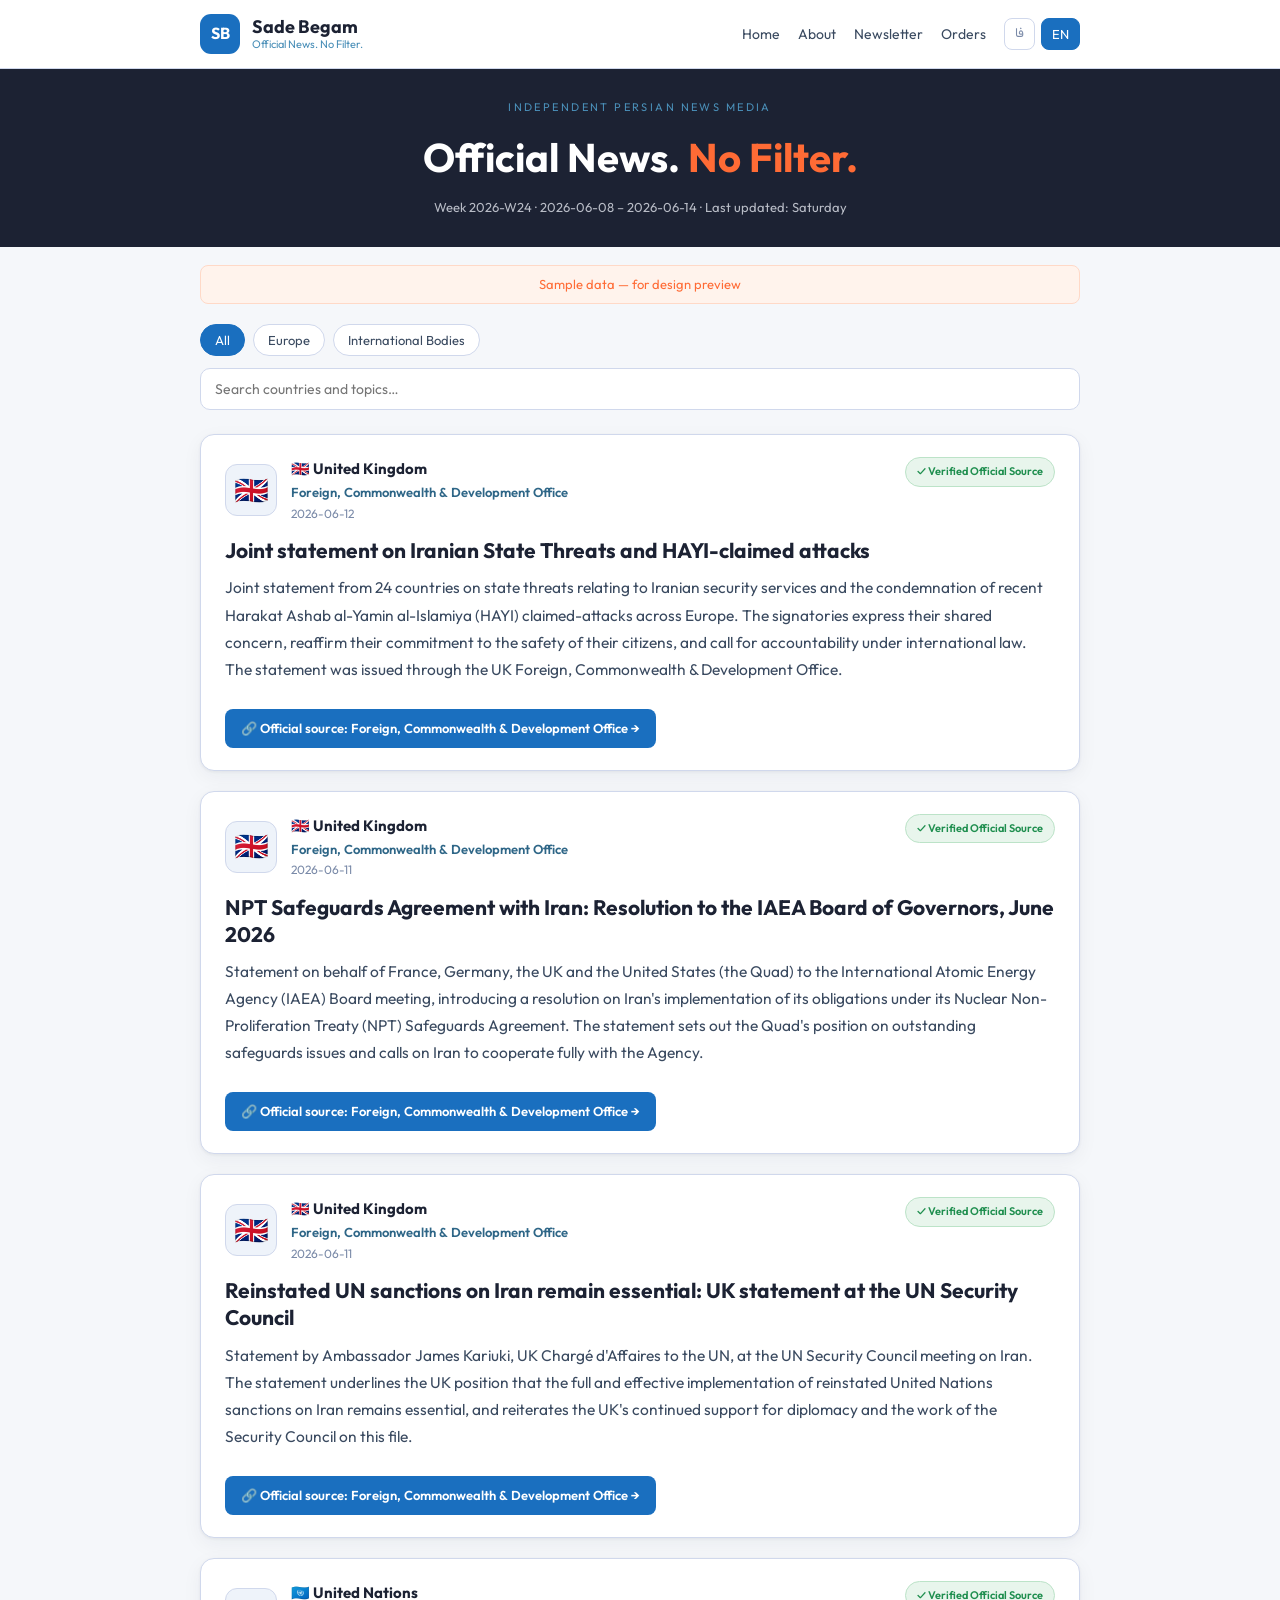
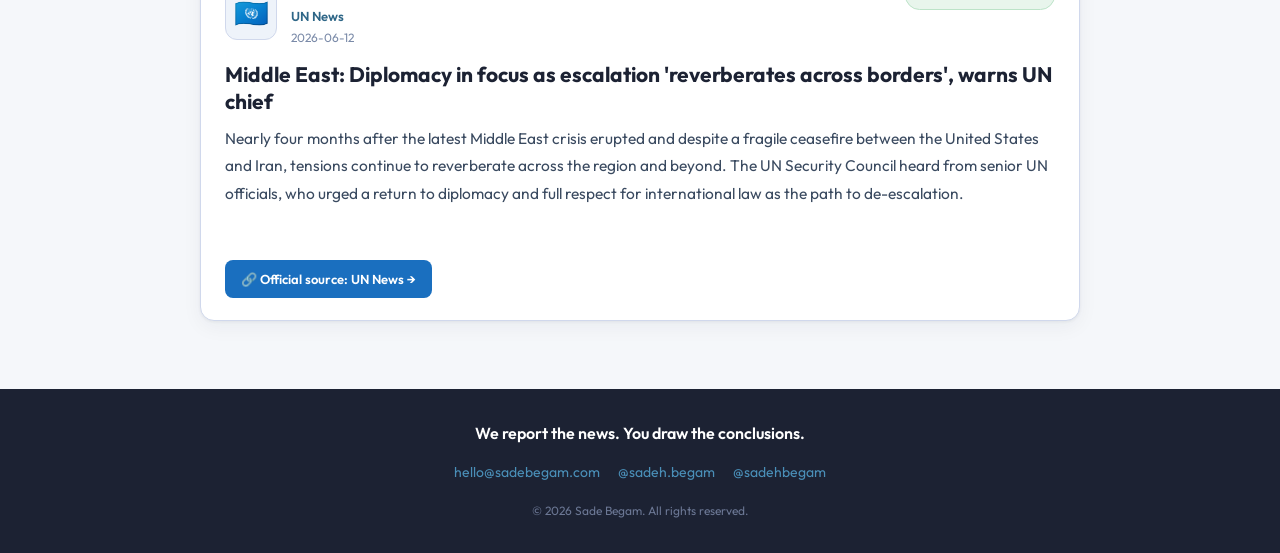
==== public/index.html @ e3beb027 "Redesign news cards; real official items; remove money; orders page - Nicer news-site card design: o" ====
<!DOCTYPE html>
<html lang="en">
<head>
  <meta charset="UTF-8" />
  <meta name="viewport" content="width=device-width, initial-scale=1.0" />
  <title>Sade Begam — Official News. No Filter.</title>
  <meta name="description" content="Independent Persian news media that aggregates official statements about Iran from around the world — no interpretation, no rumors." />
  <link rel="stylesheet" href="css/style.css" />
</head>
<body>

  <!-- Masthead -->
  <header class="masthead">
    <div class="masthead__inner">
      <a class="logo" href="index.html">
        <span class="logo__mark">SB</span>
        <span class="logo__text">
          <span class="logo__name" id="brandName">Sade Begam</span>
          <span class="logo__tag" id="tagline">Official News. No Filter.</span>
        </span>
      </a>
      <nav class="nav">
        <a class="nav__link" href="index.html" id="navHome">Home</a>
        <a class="nav__link" href="about.html" id="navAbout">About</a>
        <a class="nav__link" href="newsletter.html" id="navNewsletter">Newsletter</a>
        <a class="nav__link" href="orders.html" id="navOrders">Orders</a>
        <span class="langswitch">
          <button data-setlang="fa">فا</button>
          <button data-setlang="en">EN</button>
        </span>
      </nav>
    </div>
  </header>

  <!-- Hero -->
  <section class="hero">
    <div class="hero__kicker" id="kicker">Independent Persian News Media</div>
    <h1 class="hero__tagline">
      <span id="taglineMain">Official News.</span>
      <span class="accent" id="taglineAccent"> No Filter.</span>
    </h1>
    <div class="weekstrip" id="weekStrip"></div>
  </section>

  <div class="container">
    <div class="sample" id="sampleBadge" hidden></div>
  </div>

  <!-- Filter -->
  <section class="filterbar container">
    <div class="chips" id="regionFilter"></div>
    <input class="search" id="search" type="search" placeholder="Search…" />
  </section>

  <!-- News feed -->
  <main class="feed container" id="feed"></main>

  <!-- Footer -->
  <footer class="footer">
    <div class="footer__inner">
      <p class="footer__note" id="footerNote">We report the news. You draw the conclusions.</p>
      <div class="footer__links">
        <a href="mailto:hello@sadebegam.com">hello@sadebegam.com</a>
        <a href="https://instagram.com/sadeh.begam" target="_blank" rel="noopener noreferrer">@sadeh.begam</a>
        <a href="https://youtube.com/@sadehbegam" target="_blank" rel="noopener noreferrer">@sadehbegam</a>
      </div>
      <p class="footer__rights" id="rights">© 2026 Sade Begam. All rights reserved.</p>
    </div>
  </footer>

  <script src="js/i18n.js"></script>
  <script src="js/main.js"></script>
</body>
</html>
---- public/css/style.css ----
/* ── Sade Begam — Brand Guide styles (light/clean) ──────────────── */
@import url('https://fonts.googleapis.com/css2?family=Outfit:wght@400;600;700&family=Vazirmatn:wght@400;600;700&display=swap');

:root {
  --brand-blue: #1A6FBF;
  --brand-blue-deep: #2E6687;
  --brand-blue-soft: #4A8FB8;
  --brand-orange: #FF6B35;
  --brand-gold: #D9B247;

  --bg-page: #F5F7FA;
  --bg-card: #FFFFFF;
  --bg-dark: #1C2233;
  --text-primary: #1C2233;
  --text-body: #3A4A60;
  --text-muted: #7A8AA8;
  --border: #D0D8EC;

  --radius: 14px;
  --shadow: 0 1px 3px rgba(28, 34, 51, 0.06), 0 6px 20px rgba(28, 34, 51, 0.05);
}

* { box-sizing: border-box; margin: 0; padding: 0; }

body {
  font-family: 'Vazirmatn', 'Outfit', sans-serif;
  background: var(--bg-page);
  color: var(--text-body);
  line-height: 1.6;
}
[dir="ltr"] body { font-family: 'Outfit', 'Vazirmatn', sans-serif; }

.muted { color: var(--text-muted); }
a { color: var(--brand-blue-deep); }

.container { max-width: 920px; margin: 0 auto; padding: 0 20px; }

/* ── Header / Masthead ── */
.masthead {
  background: var(--bg-card);
  border-bottom: 1px solid var(--border);
  position: sticky; top: 0; z-index: 20;
}
.masthead__inner {
  display: flex; align-items: center; justify-content: space-between;
  gap: 16px; padding: 14px 20px; max-width: 920px; margin: 0 auto;
}
.logo { display: flex; align-items: center; gap: 12px; text-decoration: none; }
.logo__mark {
  width: 40px; height: 40px; border-radius: 11px;
  background: var(--brand-blue); color: #fff;
  display: flex; align-items: center; justify-content: center;
  font-weight: 700; font-family: 'Outfit', sans-serif; font-size: 16px;
}
.logo__text { display: flex; flex-direction: column; line-height: 1.15; }
.logo__name { color: var(--text-primary); font-weight: 700; font-size: 18px; }
.logo__tag { color: var(--brand-blue-soft); font-size: 11px; }

.nav { display: flex; align-items: center; gap: 18px; }
.nav a { color: var(--text-body); text-decoration: none; font-size: 14px; }
.nav a:hover { color: var(--brand-blue); }

.langswitch { display: flex; gap: 6px; }
.langswitch button {
  border: 1px solid var(--border); background: #fff; cursor: pointer;
  border-radius: 8px; padding: 5px 10px; font-size: 13px; color: var(--text-muted);
  font-family: inherit;
}
.langswitch button.active { color: #fff; background: var(--brand-blue); border-color: var(--brand-blue); }

/* ── Hero strip ── */
.hero {
  background: var(--bg-dark); color: #fff;
  text-align: center; padding: 30px 20px;
}
.hero__kicker {
  font-family: 'Outfit', sans-serif; letter-spacing: 0.22em;
  text-transform: uppercase; font-size: 11px; color: var(--brand-blue-soft);
}
.hero__tagline { font-size: clamp(24px, 5vw, 40px); font-weight: 700; margin: 8px 0; }
.hero__tagline .accent { color: var(--brand-orange); }
.weekstrip { color: #B8BCC6; font-size: 13px; margin-top: 6px; }

/* ── Sample badge ── */
.sample {
  background: #FFF3EC; color: var(--brand-orange);
  border: 1px solid #FFD9C7; border-radius: 8px;
  text-align: center; font-size: 13px; padding: 8px 12px;
  margin: 18px auto 0; max-width: 880px;
}

/* ── Filter bar ── */
.filterbar { padding: 20px; }
.chips { display: flex; flex-wrap: wrap; gap: 8px; margin-bottom: 12px; }
.chip {
  border: 1px solid var(--border); background: #fff; cursor: pointer;
  border-radius: 999px; padding: 7px 14px; font-size: 13px;
  color: var(--text-body); font-family: inherit;
}
.chip:hover { border-color: var(--brand-blue-soft); }
.chip.active { background: var(--brand-blue); color: #fff; border-color: var(--brand-blue); }
.search {
  width: 100%; border: 1px solid var(--border); border-radius: 10px;
  padding: 11px 14px; font-size: 14px; font-family: inherit; background: #fff;
  color: var(--text-primary);
}
.search:focus { outline: none; border-color: var(--brand-blue); }

/* ── News feed ── */
.feed { display: grid; gap: 20px; padding: 4px 20px 48px; }
.card {
  background: var(--bg-card); border: 1px solid var(--border);
  border-radius: var(--radius); box-shadow: var(--shadow);
  padding: 22px 24px; display: flex; flex-direction: column;
  transition: box-shadow 0.18s ease, transform 0.18s ease;
}
.card:hover { box-shadow: 0 4px 14px rgba(28,34,51,0.10), 0 14px 34px rgba(28,34,51,0.08); transform: translateY(-2px); }

.card__head { display: flex; align-items: center; gap: 14px; margin-bottom: 14px; }
.card__photo {
  width: 52px; height: 52px; border-radius: 12px; object-fit: cover;
  border: 1px solid var(--border); flex-shrink: 0;
}
.card__flag-badge {
  width: 52px; height: 52px; border-radius: 12px; flex-shrink: 0;
  display: flex; align-items: center; justify-content: center;
  font-size: 28px; background: #EEF3FA; border: 1px solid var(--border);
}
.card__meta { display: flex; flex-direction: column; gap: 1px; min-width: 0; }
.card__country { color: var(--text-primary); font-weight: 700; font-size: 15px; }
.card__org { color: var(--brand-blue-deep); font-weight: 600; font-size: 13px; }
.card__date { color: var(--text-muted); font-size: 12px; }
.badge {
  margin-inline-start: auto; font-size: 11px; padding: 5px 11px;
  border-radius: 999px; white-space: nowrap; font-weight: 600; align-self: flex-start;
}
.badge--official { background: #E8F5EC; color: #1E8E4E; border: 1px solid #BCE3C8; }

.card__body { flex: 1; }
.card__headline {
  color: var(--text-primary); font-size: 21px; font-weight: 700;
  line-height: 1.3; margin-bottom: 10px;
}
.card__excerpt {
  color: var(--text-body); font-size: 15.5px; line-height: 1.75;
  min-height: 7.5em; /* ~5 lines visible */
}
.card__translation {
  margin-top: 14px; padding: 14px 16px; border-radius: 10px;
  background: #F4F7FC; border: 1px solid var(--border); border-inline-start: 3px solid var(--brand-blue-soft);
}
.card__translation p { color: var(--text-body); font-size: 15px; line-height: 1.8; }
.card__headline-tr { color: var(--text-primary); font-size: 17px; font-weight: 700; margin: 4px 0 8px; }
.card__quote-label {
  display: block; font-family: 'Outfit', sans-serif; text-transform: uppercase;
  letter-spacing: 0.14em; font-size: 10px; color: var(--text-muted); margin-bottom: 4px;
}
.card__source {
  align-self: flex-start; margin-top: 18px;
  display: inline-block; background: var(--brand-blue); color: #fff;
  text-decoration: none; font-size: 13px; padding: 9px 16px; border-radius: 8px;
  font-weight: 600;
}
.card__source:hover { background: var(--brand-blue-deep); }

/* ── About page ── */
.about { margin: 28px auto; padding: 32px; }
.about__title { color: var(--text-primary); font-size: 28px; margin-bottom: 12px; }
.about__lead { font-size: 19px; color: var(--text-primary); font-weight: 600; margin-bottom: 14px; }
.about__body { font-size: 16px; margin-bottom: 22px; }
.about__subtitle { color: var(--brand-blue-deep); font-size: 17px; margin-bottom: 10px; }
.about__sources { margin: 0 0 22px; padding-inline-start: 22px; }
.about__sources li { margin-bottom: 8px; }
.about__focus {
  font-size: 18px; font-weight: 700; color: #fff; background: var(--brand-blue);
  display: inline-block; padding: 10px 18px; border-radius: 10px;
}

/* ── Forms (newsletter / request) ── */
.form-block { margin: 24px auto; padding: 28px; }
.sb-form { display: grid; gap: 14px; margin-top: 16px; }
.form-row { display: grid; grid-template-columns: 1fr 1fr; gap: 14px; }
@media (max-width: 520px) { .form-row { grid-template-columns: 1fr; } }
.field-label { display: grid; gap: 6px; font-size: 13px; color: var(--text-body); }
.sb-form .card__source { border: none; cursor: pointer; font-size: 15px; justify-self: start; }
.form-note { font-size: 12px; }
textarea.search { resize: vertical; font-family: inherit; }

/* ── Footer ── */
.footer { background: var(--bg-dark); color: #B8BCC6; margin-top: 20px; }
.footer__inner { max-width: 920px; margin: 0 auto; padding: 32px 20px; text-align: center; }
.footer__note { color: #fff; font-size: 16px; font-weight: 600; margin-bottom: 14px; }
.footer__links { display: flex; flex-wrap: wrap; gap: 18px; justify-content: center; margin-bottom: 18px; }
.footer__links a { color: var(--brand-blue-soft); text-decoration: none; font-size: 14px; }
.footer__links a:hover { color: var(--brand-orange); }
.footer__rights { font-size: 12px; color: #6b7794; }

@media (max-width: 600px) {
  .nav .nav__link { display: none; }
  .logo__tag { display: none; }
}
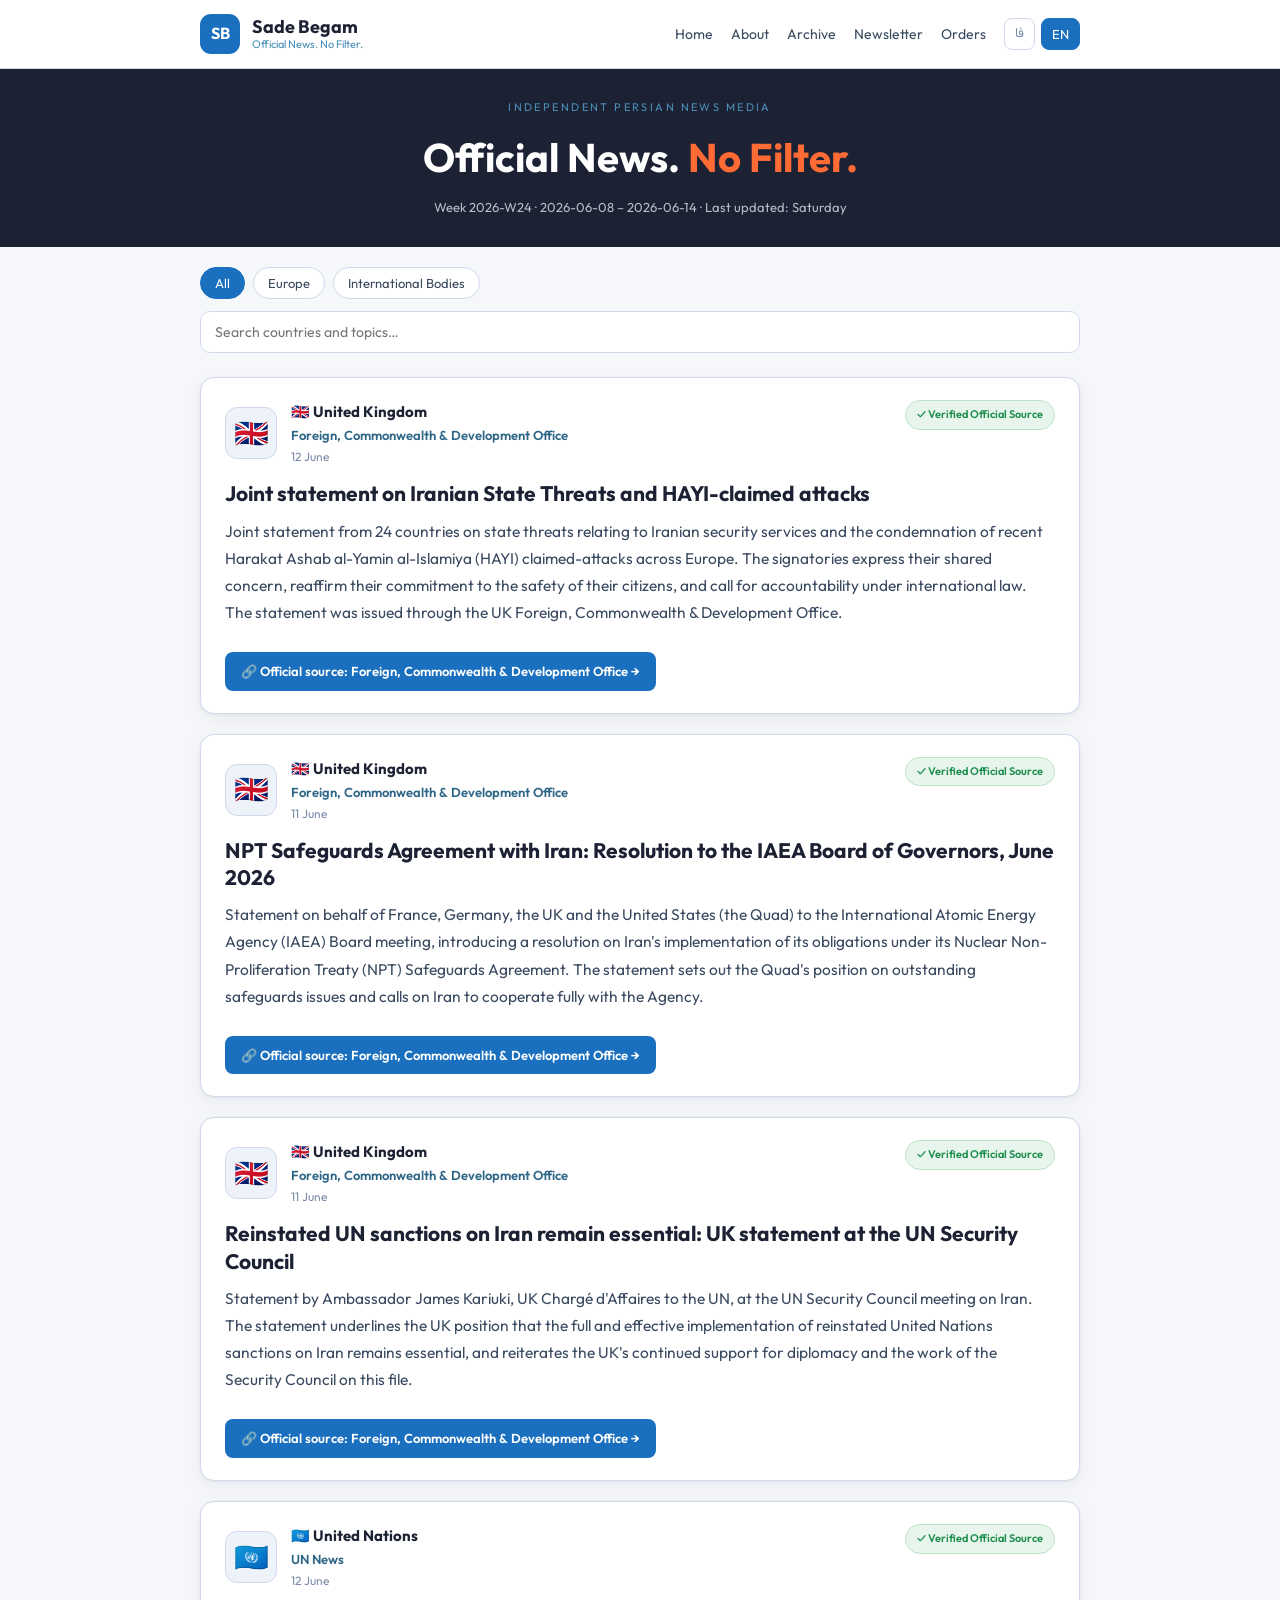
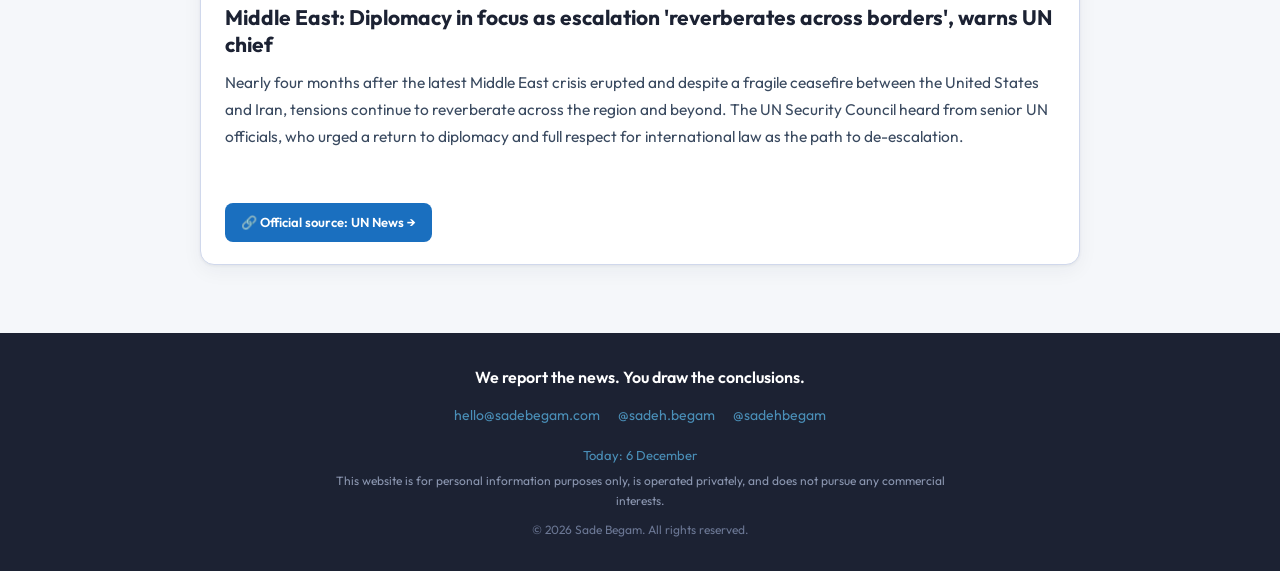
==== commit 37d6673e: "Remove 'Sample data — for design preview' badge (FA + EN) Co-Authored-By: Claude Opus 4.8 <noreply@a" ====
--- a/public/index.html
+++ b/public/index.html
@@ -22,6 +22,7 @@
       <nav class="nav">
         <a class="nav__link" href="index.html" id="navHome">Home</a>
         <a class="nav__link" href="about.html" id="navAbout">About</a>
+        <a class="nav__link" href="archive.html" id="navArchive">Archive</a>
         <a class="nav__link" href="newsletter.html" id="navNewsletter">Newsletter</a>
         <a class="nav__link" href="orders.html" id="navOrders">Orders</a>
         <span class="langswitch">
@@ -42,10 +43,6 @@
     <div class="weekstrip" id="weekStrip"></div>
   </section>
 
-  <div class="container">
-    <div class="sample" id="sampleBadge" hidden></div>
-  </div>
-
   <!-- Filter -->
   <section class="filterbar container">
     <div class="chips" id="regionFilter"></div>
@@ -64,6 +61,8 @@
         <a href="https://instagram.com/sadeh.begam" target="_blank" rel="noopener noreferrer">@sadeh.begam</a>
         <a href="https://youtube.com/@sadehbegam" target="_blank" rel="noopener noreferrer">@sadehbegam</a>
       </div>
+      <p class="footer__today" id="todayDate"></p>
+      <p class="footer__legal" id="nonProfitFooter"></p>
       <p class="footer__rights" id="rights">© 2026 Sade Begam. All rights reserved.</p>
     </div>
   </footer>
--- a/public/css/style.css
+++ b/public/css/style.css
@@ -81,14 +81,6 @@
 .hero__tagline .accent { color: var(--brand-orange); }
 .weekstrip { color: #B8BCC6; font-size: 13px; margin-top: 6px; }
 
-/* ── Sample badge ── */
-.sample {
-  background: #FFF3EC; color: var(--brand-orange);
-  border: 1px solid #FFD9C7; border-radius: 8px;
-  text-align: center; font-size: 13px; padding: 8px 12px;
-  margin: 18px auto 0; max-width: 880px;
-}
-
 /* ── Filter bar ── */
 .filterbar { padding: 20px; }
 .chips { display: flex; flex-wrap: wrap; gap: 8px; margin-bottom: 12px; }
@@ -150,6 +142,9 @@
   background: #F4F7FC; border: 1px solid var(--border); border-inline-start: 3px solid var(--brand-blue-soft);
 }
 .card__translation p { color: var(--text-body); font-size: 15px; line-height: 1.8; }
+.card__translation p:not(.card__disclaimer) { min-height: 7.5em; /* ~5 lines, mirrors the original */ }
+.card__disclaimer { margin-top: 10px; }
+.card__disclaimer small { color: var(--text-muted); font-size: 11px; line-height: 1.5; }
 .card__headline-tr { color: var(--text-primary); font-size: 17px; font-weight: 700; margin: 4px 0 8px; }
 .card__quote-label {
   display: block; font-family: 'Outfit', sans-serif; text-transform: uppercase;
@@ -193,7 +188,45 @@
 .footer__links { display: flex; flex-wrap: wrap; gap: 18px; justify-content: center; margin-bottom: 18px; }
 .footer__links a { color: var(--brand-blue-soft); text-decoration: none; font-size: 14px; }
 .footer__links a:hover { color: var(--brand-orange); }
+.footer__today { font-size: 13px; color: var(--brand-blue-soft); margin-bottom: 6px; }
+.footer__legal { font-size: 12px; color: #8b96b0; max-width: 640px; margin: 0 auto 10px; line-height: 1.6; }
 .footer__rights { font-size: 12px; color: #6b7794; }
+
+/* ── Newsletter confirmation step ── */
+.confirm-panel {
+  margin-top: 16px; padding: 22px; border-radius: var(--radius);
+  background: #EEF3FA; border: 1px solid var(--border);
+  border-inline-start: 4px solid var(--brand-blue);
+}
+.confirm-panel .about__subtitle { margin-bottom: 8px; }
+.confirm-panel .card__source { border: none; cursor: pointer; margin-top: 14px; }
+
+/* ── Archive page ── */
+.archive-controls {
+  display: flex; flex-wrap: wrap; align-items: center; gap: 10px;
+  margin: 18px 0 8px;
+}
+.archive-controls .label { font-size: 13px; color: var(--text-muted); }
+.archive-groups { display: flex; flex-direction: column; gap: 26px; padding-bottom: 40px; }
+.arc-group__title {
+  font-size: 18px; font-weight: 700; color: var(--text-primary);
+  padding-bottom: 8px; border-bottom: 2px solid var(--brand-orange); margin-bottom: 14px;
+  display: flex; align-items: baseline; gap: 10px;
+}
+.arc-group__count { font-size: 12px; font-weight: 600; color: var(--brand-blue-soft); }
+.arc-list { display: grid; gap: 12px; }
+.arc-item {
+  display: flex; align-items: flex-start; gap: 12px;
+  background: var(--bg-card); border: 1px solid var(--border);
+  border-radius: 12px; padding: 14px 16px; text-decoration: none;
+  transition: box-shadow 0.15s ease, transform 0.15s ease;
+}
+.arc-item:hover { box-shadow: var(--shadow); transform: translateY(-1px); }
+.arc-item__flag { font-size: 24px; flex-shrink: 0; line-height: 1.2; }
+.arc-item__body { min-width: 0; }
+.arc-item__date { font-size: 12px; color: var(--brand-blue-soft); margin-bottom: 2px; }
+.arc-item__headline { font-size: 15.5px; font-weight: 600; color: var(--text-primary); line-height: 1.45; }
+.arc-item__country { font-size: 12px; color: var(--text-muted); margin-top: 3px; }
 
 @media (max-width: 600px) {
   .nav .nav__link { display: none; }
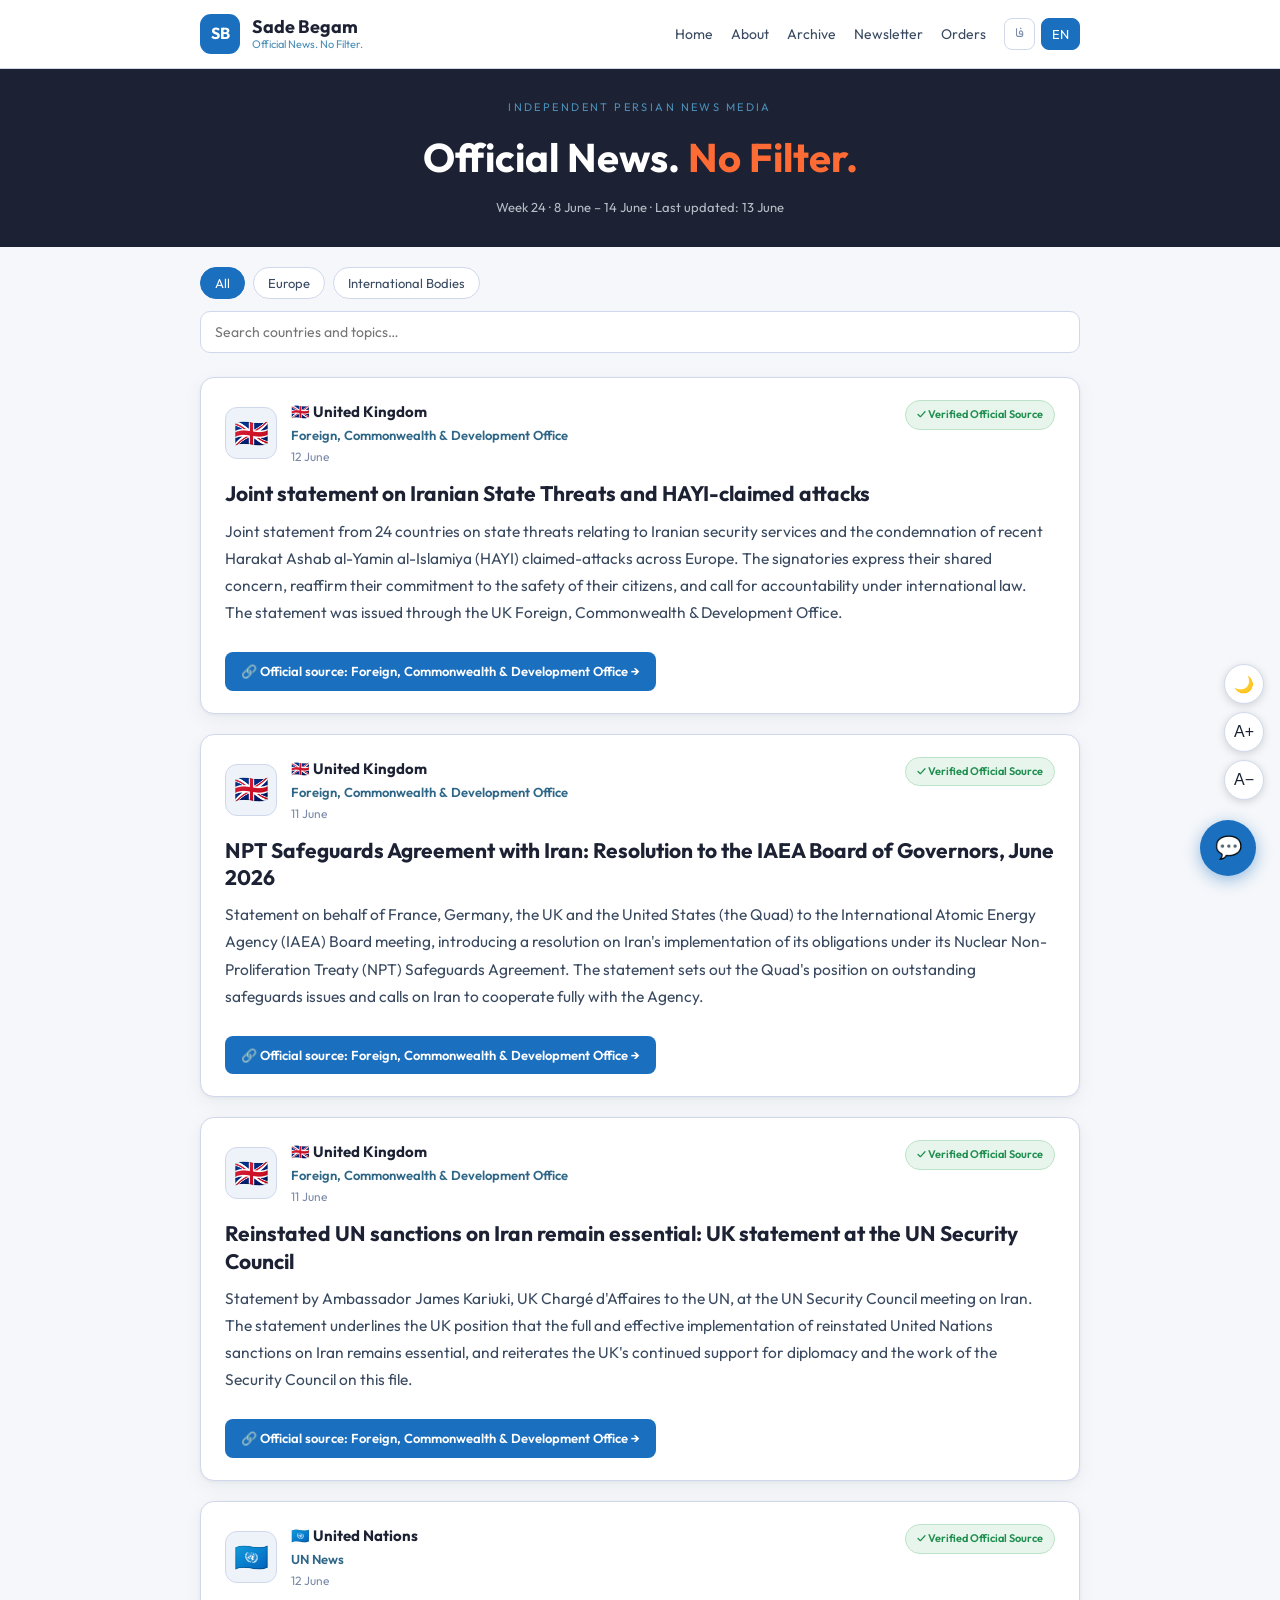
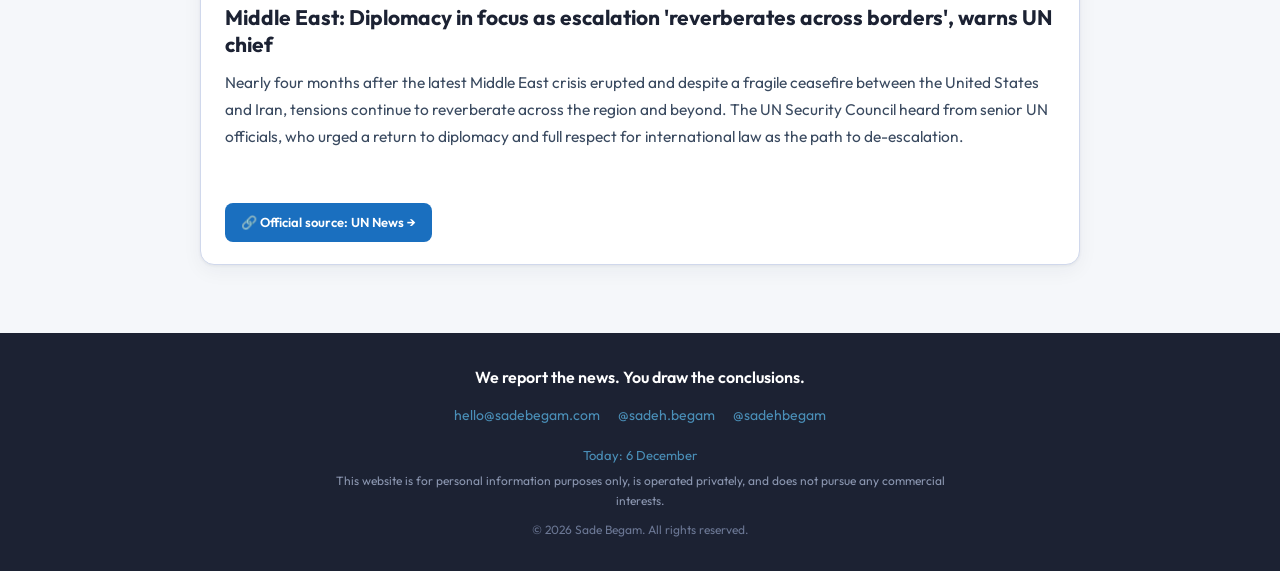
==== commit 13c499ca: "Add dark mode, accessibility bar, chatbot/voice agent, dynamic last-updated, sources page - Dark mod" ====
--- a/public/index.html
+++ b/public/index.html
@@ -67,7 +67,20 @@
     </div>
   </footer>
 
+  <!-- Detail overlay — client-side only, not stored on server -->
+  <div class="detail-overlay" id="detailOverlay" aria-hidden="true">
+    <div class="detail-panel" id="detailPanel">
+      <div style="display:flex;align-items:center;gap:10px;flex-shrink:0;">
+        <button class="detail-back-btn" id="detailBackBtn"></button>
+        <button class="detail-close" id="detailClose" style="position:relative;top:0;margin-bottom:0;">✕</button>
+      </div>
+      <div class="detail-body" id="detailBody"></div>
+    </div>
+  </div>
+
   <script src="js/i18n.js"></script>
+  <script src="js/accessibility.js"></script>
   <script src="js/main.js"></script>
+  <script src="js/chatbot.js"></script>
 </body>
 </html>
--- a/public/css/style.css
+++ b/public/css/style.css
@@ -228,7 +228,233 @@
 .arc-item__headline { font-size: 15.5px; font-weight: 600; color: var(--text-primary); line-height: 1.45; }
 .arc-item__country { font-size: 12px; color: var(--text-muted); margin-top: 3px; }
 
+/* ── Detail overlay (client-side only, no server storage) ── */
+.detail-overlay {
+  position: fixed; inset: 0; z-index: 100;
+  background: rgba(28, 34, 51, 0.55);
+  display: flex; justify-content: flex-end;
+  opacity: 0; pointer-events: none;
+  transition: opacity 0.25s ease;
+}
+[dir="rtl"] .detail-overlay { justify-content: flex-start; }
+.detail-overlay.open { opacity: 1; pointer-events: all; }
+
+.detail-panel {
+  width: min(620px, 100vw);
+  height: 100%; overflow-y: auto;
+  background: var(--bg-card);
+  padding: 20px 28px 60px;
+  transform: translateX(100%);
+  transition: transform 0.3s cubic-bezier(0.32, 0, 0.15, 1);
+  display: flex; flex-direction: column;
+}
+[dir="rtl"] .detail-panel { transform: translateX(-100%); }
+.detail-overlay.open .detail-panel { transform: translateX(0); }
+
+.detail-close {
+  align-self: flex-end;
+  position: sticky; top: 0; z-index: 1;
+  background: var(--bg-page); border: 1px solid var(--border);
+  border-radius: 50%; width: 36px; height: 36px;
+  cursor: pointer; font-size: 15px; color: var(--text-muted);
+  display: flex; align-items: center; justify-content: center;
+  flex-shrink: 0; margin-bottom: 20px;
+}
+.detail-close:hover { background: var(--border); color: var(--text-primary); }
+
+.detail-header {
+  display: flex; align-items: center; gap: 14px; margin-bottom: 20px; flex-wrap: wrap;
+}
+.detail-flag { font-size: 38px; flex-shrink: 0; line-height: 1; }
+.detail-meta { flex: 1; min-width: 0; }
+.detail-country { font-weight: 700; font-size: 17px; color: var(--text-primary); }
+.detail-org { font-size: 13px; color: var(--brand-blue-deep); font-weight: 600; margin-top: 2px; }
+.detail-date { font-size: 12px; color: var(--text-muted); margin-top: 2px; }
+
+.detail-divider { border: none; border-top: 1px solid var(--border); margin: 0 0 22px; }
+
+.detail-section { margin-bottom: 24px; }
+.detail-section--tr {
+  padding: 16px 18px; border-radius: 10px;
+  background: #F4F7FC; border: 1px solid var(--border);
+  border-inline-start: 3px solid var(--brand-blue-soft);
+}
+.detail-headline {
+  font-size: 20px; font-weight: 700; color: var(--text-primary);
+  line-height: 1.35; margin: 8px 0 12px;
+}
+.detail-excerpt { font-size: 16px; line-height: 1.85; color: var(--text-body); }
+.detail-disclaimer { margin-top: 12px; }
+.detail-disclaimer small { color: var(--text-muted); font-size: 11px; line-height: 1.5; }
+
+.detail-source-btn {
+  display: block; text-align: center; margin-top: auto; padding-top: 28px;
+  background: var(--brand-blue); color: #fff !important; text-decoration: none;
+  padding: 15px 20px; border-radius: 10px; font-size: 16px; font-weight: 700;
+  transition: background 0.15s;
+}
+.detail-source-btn:hover { background: var(--brand-blue-deep); }
+
+.card { cursor: pointer; }
+
+@media (max-width: 600px) {
+  .detail-panel { padding: 16px 18px 48px; }
+  .detail-headline { font-size: 18px; }
+}
+
 @media (max-width: 600px) {
   .nav .nav__link { display: none; }
   .logo__tag { display: none; }
 }
+
+/* ── Dark Mode ─────────────────────────────────────────────────── */
+[data-theme="dark"] {
+  --bg-page: #111827;
+  --bg-card: #1E2535;
+  --bg-dark: #0D1117;
+  --text-primary: #E8EDF5;
+  --text-body: #A8B4C8;
+  --text-muted: #6B7A94;
+  --border: #2C3A52;
+}
+[data-theme="dark"] body { background: var(--bg-page); color: var(--text-body); }
+[data-theme="dark"] .masthead { background: var(--bg-card); }
+[data-theme="dark"] .card { background: var(--bg-card); border-color: var(--border); }
+[data-theme="dark"] .chip { background: var(--bg-card); border-color: var(--border); color: var(--text-body); }
+[data-theme="dark"] .chip.active { background: var(--brand-blue); color: #fff; }
+[data-theme="dark"] .search { background: var(--bg-card); border-color: var(--border); color: var(--text-primary); }
+[data-theme="dark"] .about.card,
+[data-theme="dark"] .form-block { background: var(--bg-card); border-color: var(--border); }
+[data-theme="dark"] .detail-panel { background: var(--bg-card); }
+[data-theme="dark"] .detail-section--tr { background: #1a2540; }
+[data-theme="dark"] .detail-close { background: var(--bg-page); border-color: var(--border); color: var(--text-muted); }
+[data-theme="dark"] .arc-item { background: var(--bg-card); border-color: var(--border); }
+[data-theme="dark"] .confirm-panel { background: #1a2540; border-color: var(--border); }
+[data-theme="dark"] .card__translation { background: #1a2540; }
+[data-theme="dark"] .sb-chat-panel { background: var(--bg-card); border-color: var(--border); }
+[data-theme="dark"] .sb-chat-msg--bot { background: #1a2540; color: var(--text-primary); }
+[data-theme="dark"] .sb-chat-input { background: var(--bg-page); border-color: var(--border); color: var(--text-primary); }
+
+/* ── Font size accessibility ───────────────────────────────────── */
+[data-fontsize="large"]  { font-size: 110%; }
+[data-fontsize="xlarge"] { font-size: 125%; }
+
+/* ── Accessibility floating bar ────────────────────────────────── */
+.sb-a11y-bar {
+  position: fixed; bottom: 100px; inset-inline-end: 16px;
+  z-index: 50; display: flex; flex-direction: column; gap: 8px;
+}
+.sb-a11y-btn {
+  width: 40px; height: 40px; border-radius: 50%;
+  background: var(--bg-card); border: 1px solid var(--border);
+  cursor: pointer; font-size: 16px;
+  display: flex; align-items: center; justify-content: center;
+  box-shadow: 0 2px 8px rgba(0,0,0,0.15);
+  color: var(--text-primary); transition: background 0.15s;
+}
+.sb-a11y-btn:hover { background: var(--bg-page); }
+
+/* ── Chatbot widget ────────────────────────────────────────────── */
+.sb-chat-widget { position: fixed; bottom: 24px; inset-inline-end: 24px; z-index: 60; }
+.sb-chat-fab {
+  width: 56px; height: 56px; border-radius: 50%;
+  background: var(--brand-blue); color: #fff; border: none; cursor: pointer;
+  font-size: 22px; display: flex; align-items: center; justify-content: center;
+  box-shadow: 0 4px 16px rgba(26,111,191,0.45);
+  transition: transform 0.2s, background 0.15s;
+}
+.sb-chat-fab:hover { transform: scale(1.08); background: var(--brand-blue-deep); }
+
+.sb-chat-panel {
+  display: none; flex-direction: column;
+  width: min(360px, 94vw); height: min(500px, 80vh);
+  background: var(--bg-card); border: 1px solid var(--border);
+  border-radius: 16px; box-shadow: 0 8px 32px rgba(0,0,0,0.18);
+  overflow: hidden; position: absolute; bottom: 68px; inset-inline-end: 0;
+}
+.sb-chat-panel.open { display: flex; }
+
+.sb-chat-head {
+  display: flex; align-items: center; justify-content: space-between;
+  padding: 14px 16px; background: var(--brand-blue); color: #fff;
+  font-weight: 700; font-size: 15px; flex-shrink: 0;
+}
+.sb-chat-head-btns { display: flex; gap: 8px; align-items: center; }
+.sb-chat-head-btn {
+  background: rgba(255,255,255,0.18); border: none; color: #fff;
+  border-radius: 50%; width: 30px; height: 30px; cursor: pointer; font-size: 14px;
+  display: flex; align-items: center; justify-content: center;
+}
+.sb-chat-head-btn:hover { background: rgba(255,255,255,0.32); }
+
+.sb-chat-messages {
+  flex: 1; overflow-y: auto; padding: 12px 12px 4px;
+  display: flex; flex-direction: column; gap: 10px;
+}
+.sb-chat-msg {
+  max-width: 85%; padding: 10px 13px; border-radius: 12px;
+  font-size: 14px; line-height: 1.55; word-break: break-word;
+}
+.sb-chat-msg--bot {
+  align-self: flex-start; background: #EEF3FA; color: var(--text-primary);
+  border-end-start-radius: 4px;
+}
+[dir="rtl"] .sb-chat-msg--bot { align-self: flex-start; border-end-start-radius: 12px; border-end-end-radius: 4px; }
+.sb-chat-msg--user {
+  align-self: flex-end; background: var(--brand-blue); color: #fff;
+  border-end-end-radius: 4px;
+}
+[dir="rtl"] .sb-chat-msg--user { align-self: flex-end; border-end-end-radius: 12px; border-end-start-radius: 4px; }
+
+.sb-chat-result {
+  background: var(--bg-page); border: 1px solid var(--border);
+  border-radius: 10px; padding: 10px 12px; font-size: 13px;
+  line-height: 1.5; margin-top: 4px;
+}
+.sb-chat-result-head {
+  display: flex; align-items: center; gap: 6px;
+  font-weight: 700; color: var(--text-primary); margin-bottom: 4px;
+}
+.sb-chat-result-date { font-size: 11px; color: var(--text-muted); font-weight: 400; }
+.sb-chat-result-orig { color: var(--text-body); margin-bottom: 4px; }
+.sb-chat-result-tr { color: var(--brand-blue-deep); font-style: italic; margin-bottom: 6px; }
+.sb-chat-result-link {
+  display: inline-block; background: var(--brand-blue); color: #fff !important;
+  text-decoration: none; border-radius: 6px; padding: 4px 10px;
+  font-size: 12px; font-weight: 600; margin-top: 4px;
+}
+.sb-chat-result-link:hover { background: var(--brand-blue-deep); }
+
+.sb-chat-input-row {
+  display: flex; gap: 6px; align-items: center;
+  padding: 10px 12px; border-top: 1px solid var(--border); flex-shrink: 0;
+}
+.sb-chat-input {
+  flex: 1; border: 1px solid var(--border); border-radius: 8px;
+  padding: 8px 12px; font-size: 14px; font-family: inherit;
+  background: var(--bg-page); color: var(--text-primary);
+}
+.sb-chat-input:focus { outline: none; border-color: var(--brand-blue); }
+.sb-chat-mic, .sb-chat-send {
+  background: none; border: none; cursor: pointer; font-size: 18px;
+  color: var(--brand-blue); padding: 4px;
+  display: flex; align-items: center; justify-content: center;
+}
+.sb-chat-mic.listening { color: var(--brand-orange); animation: pulse 1s infinite; }
+@keyframes pulse { 0%,100%{opacity:1} 50%{opacity:0.5} }
+
+/* ── Back-to-home button in detail overlay ─────────────────────── */
+.detail-back-btn {
+  display: inline-block; margin-bottom: 16px;
+  background: none; border: 1px solid var(--border);
+  border-radius: 8px; padding: 7px 14px;
+  font-size: 13px; color: var(--text-muted); cursor: pointer;
+  font-family: inherit;
+}
+.detail-back-btn:hover { background: var(--bg-page); color: var(--text-primary); }
+
+@media (max-width: 480px) {
+  .sb-chat-widget { bottom: 16px; inset-inline-end: 12px; }
+  .sb-chat-panel { width: 94vw; height: 70vh; }
+  .sb-a11y-bar { bottom: 88px; inset-inline-end: 12px; }
+}
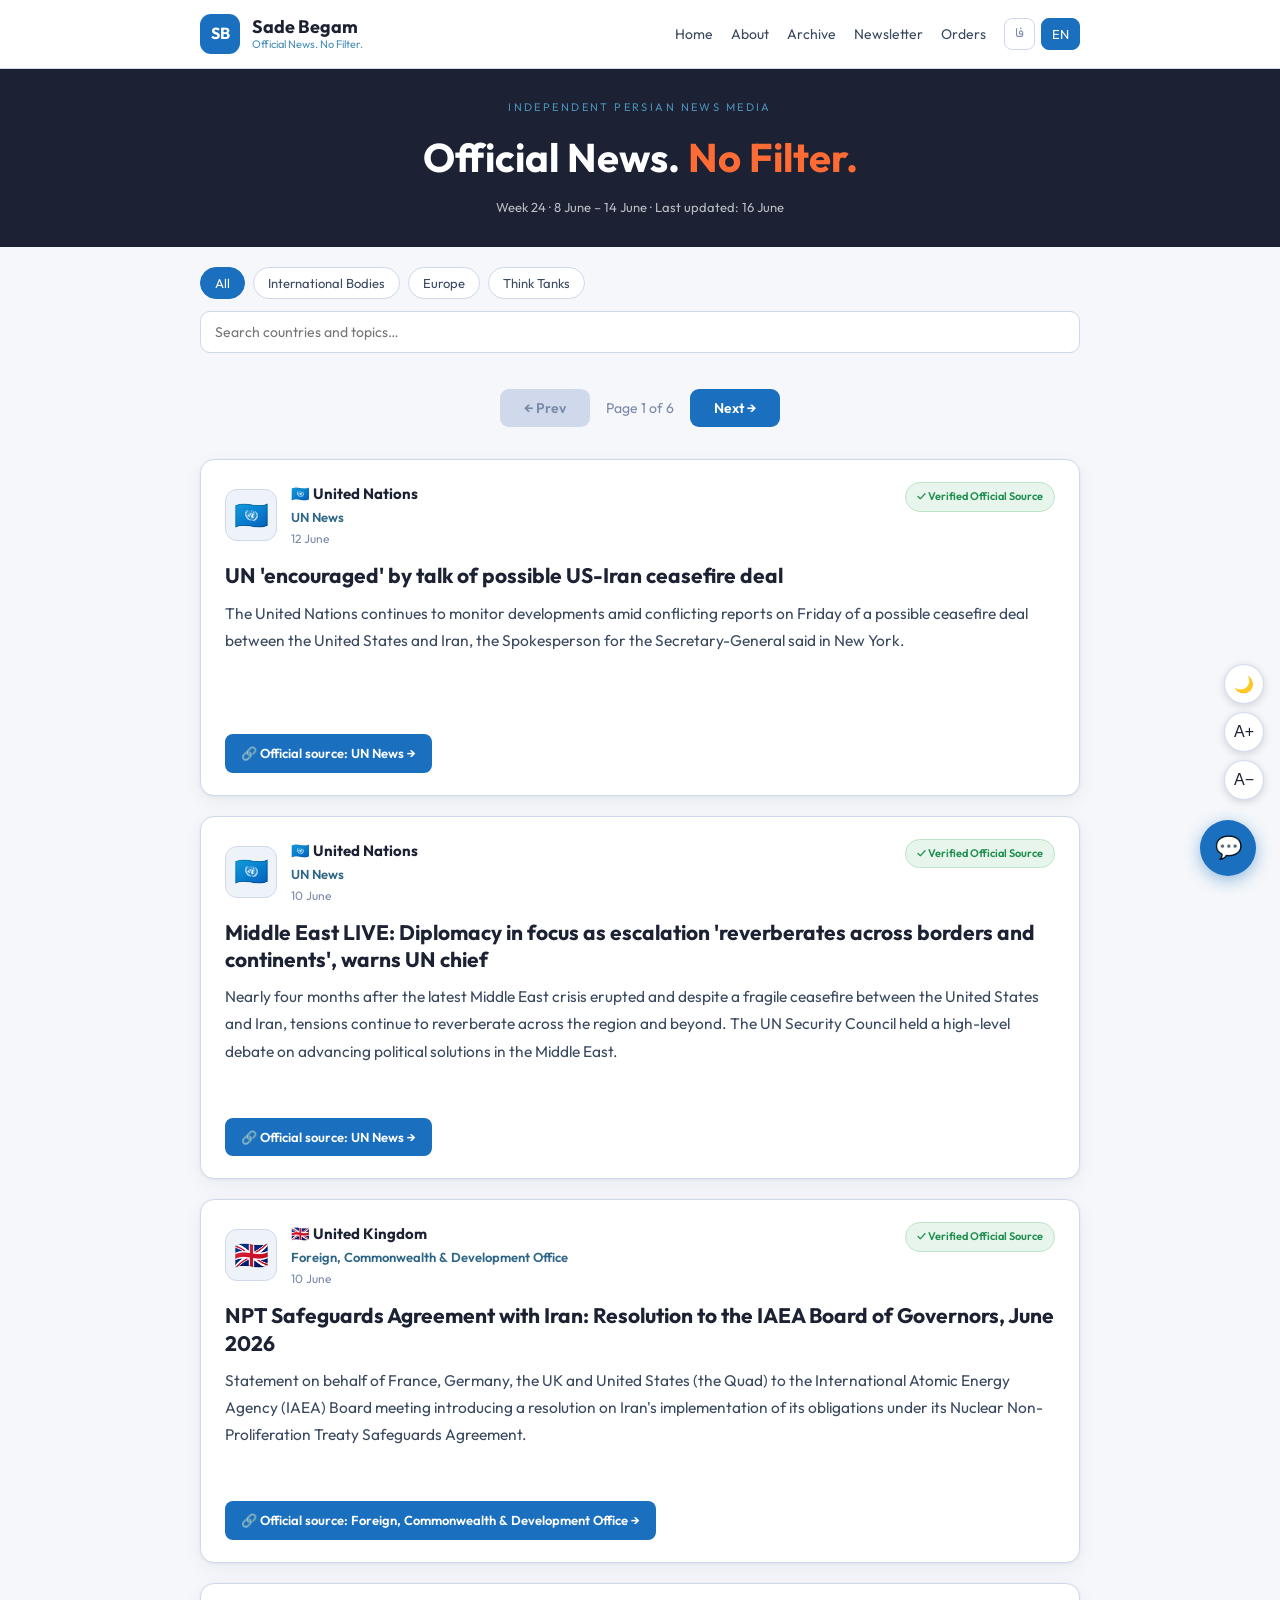
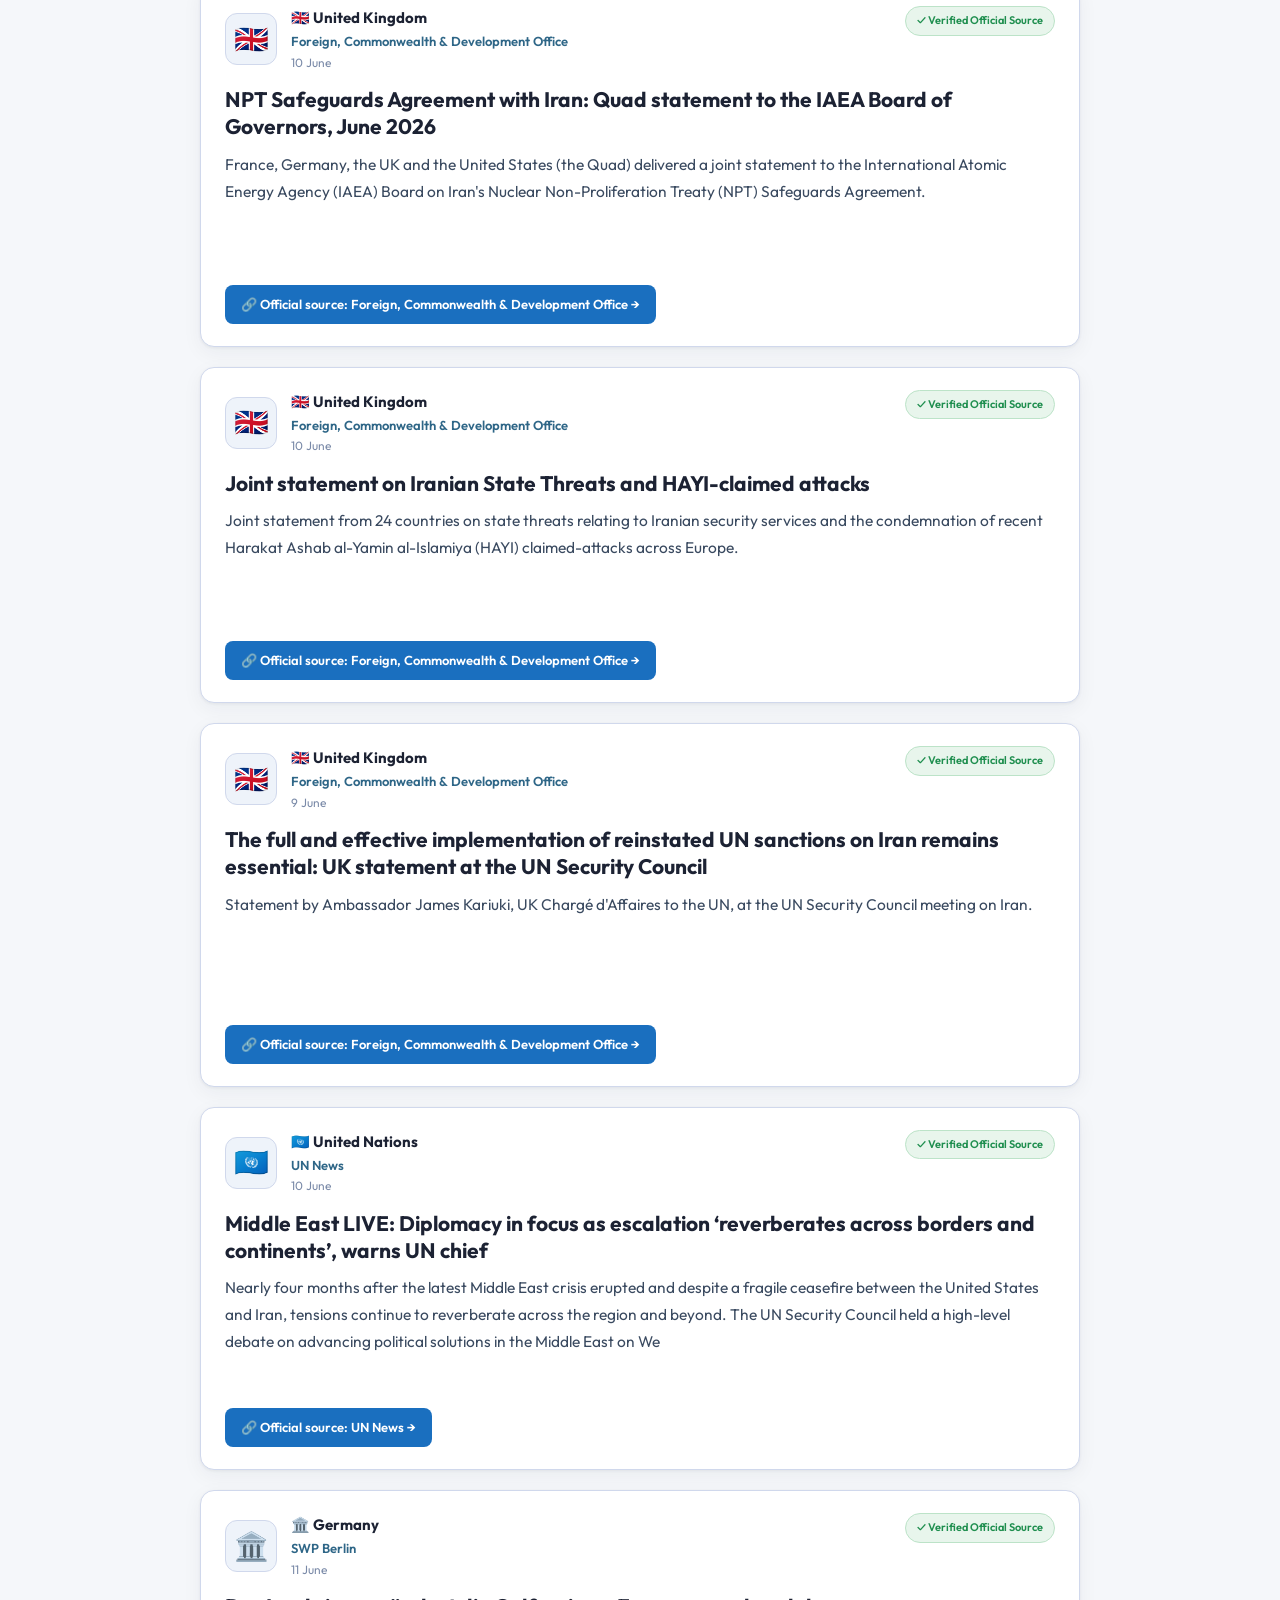
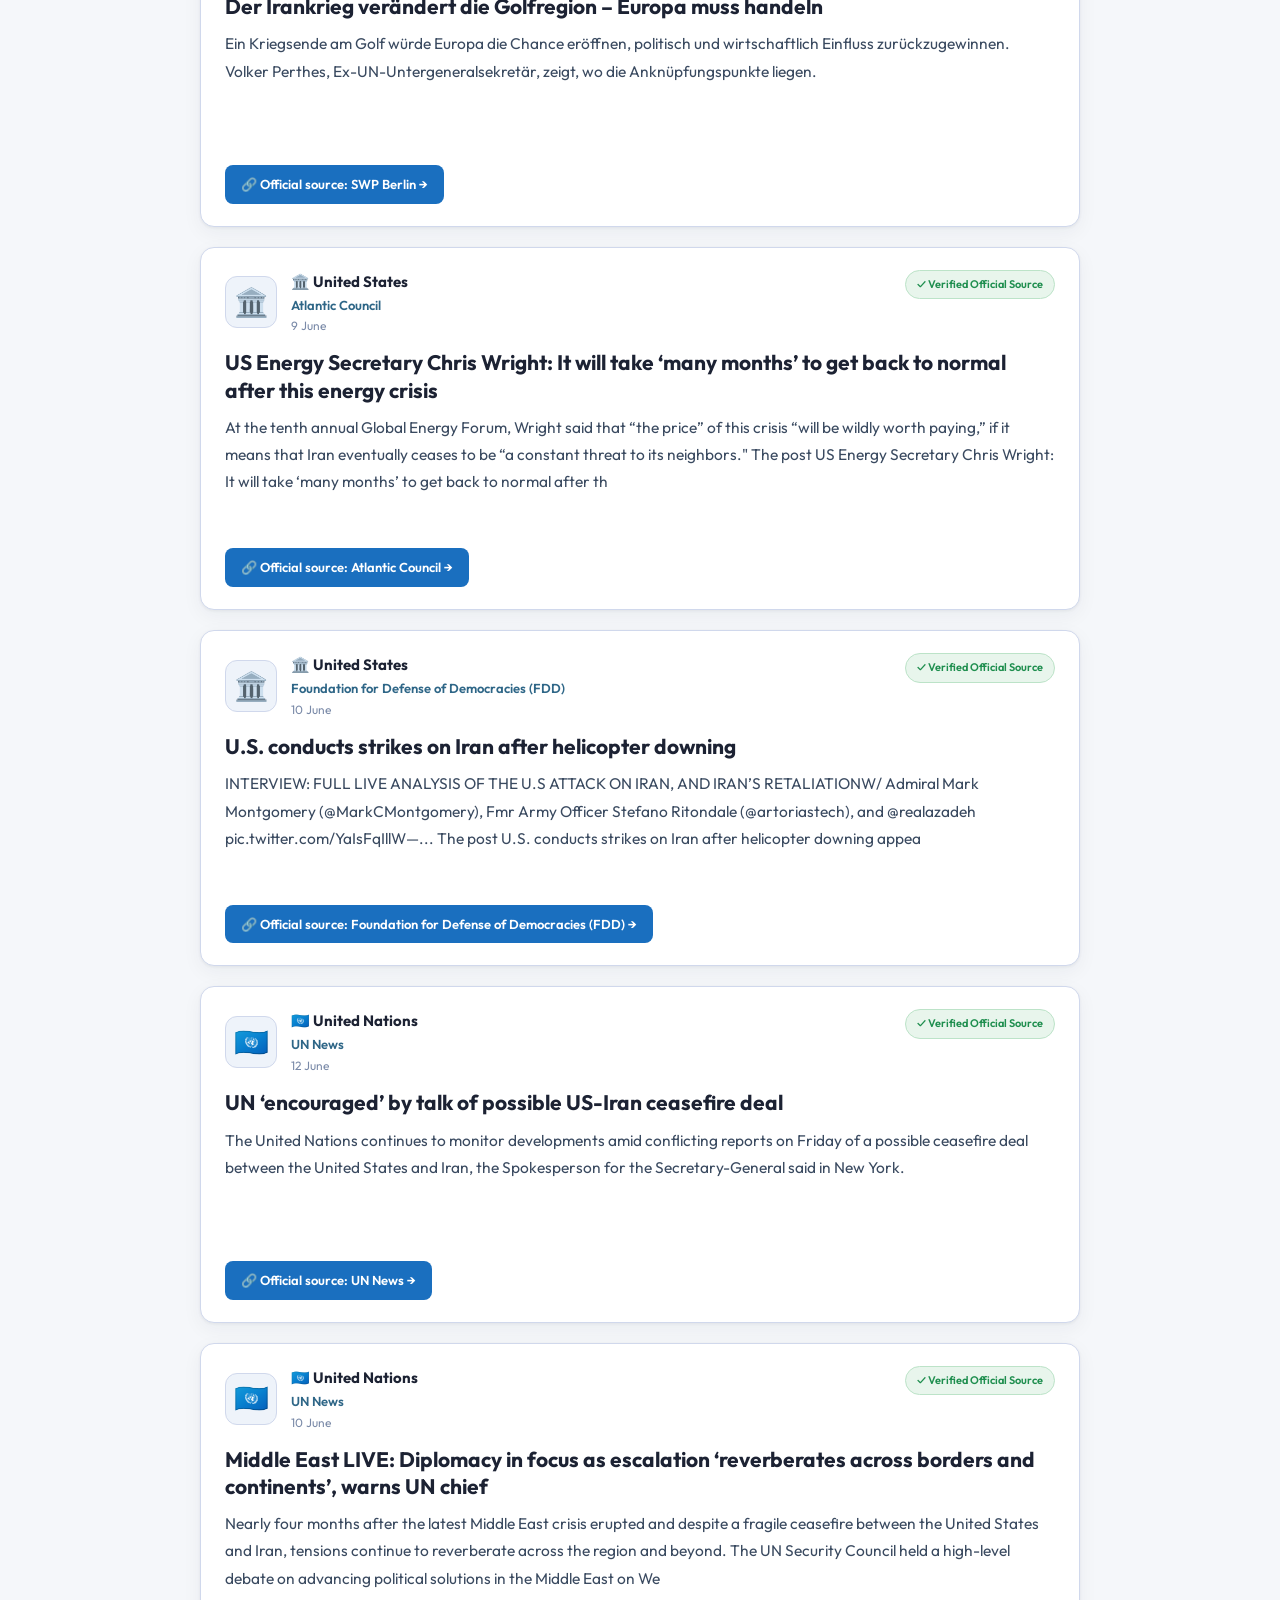
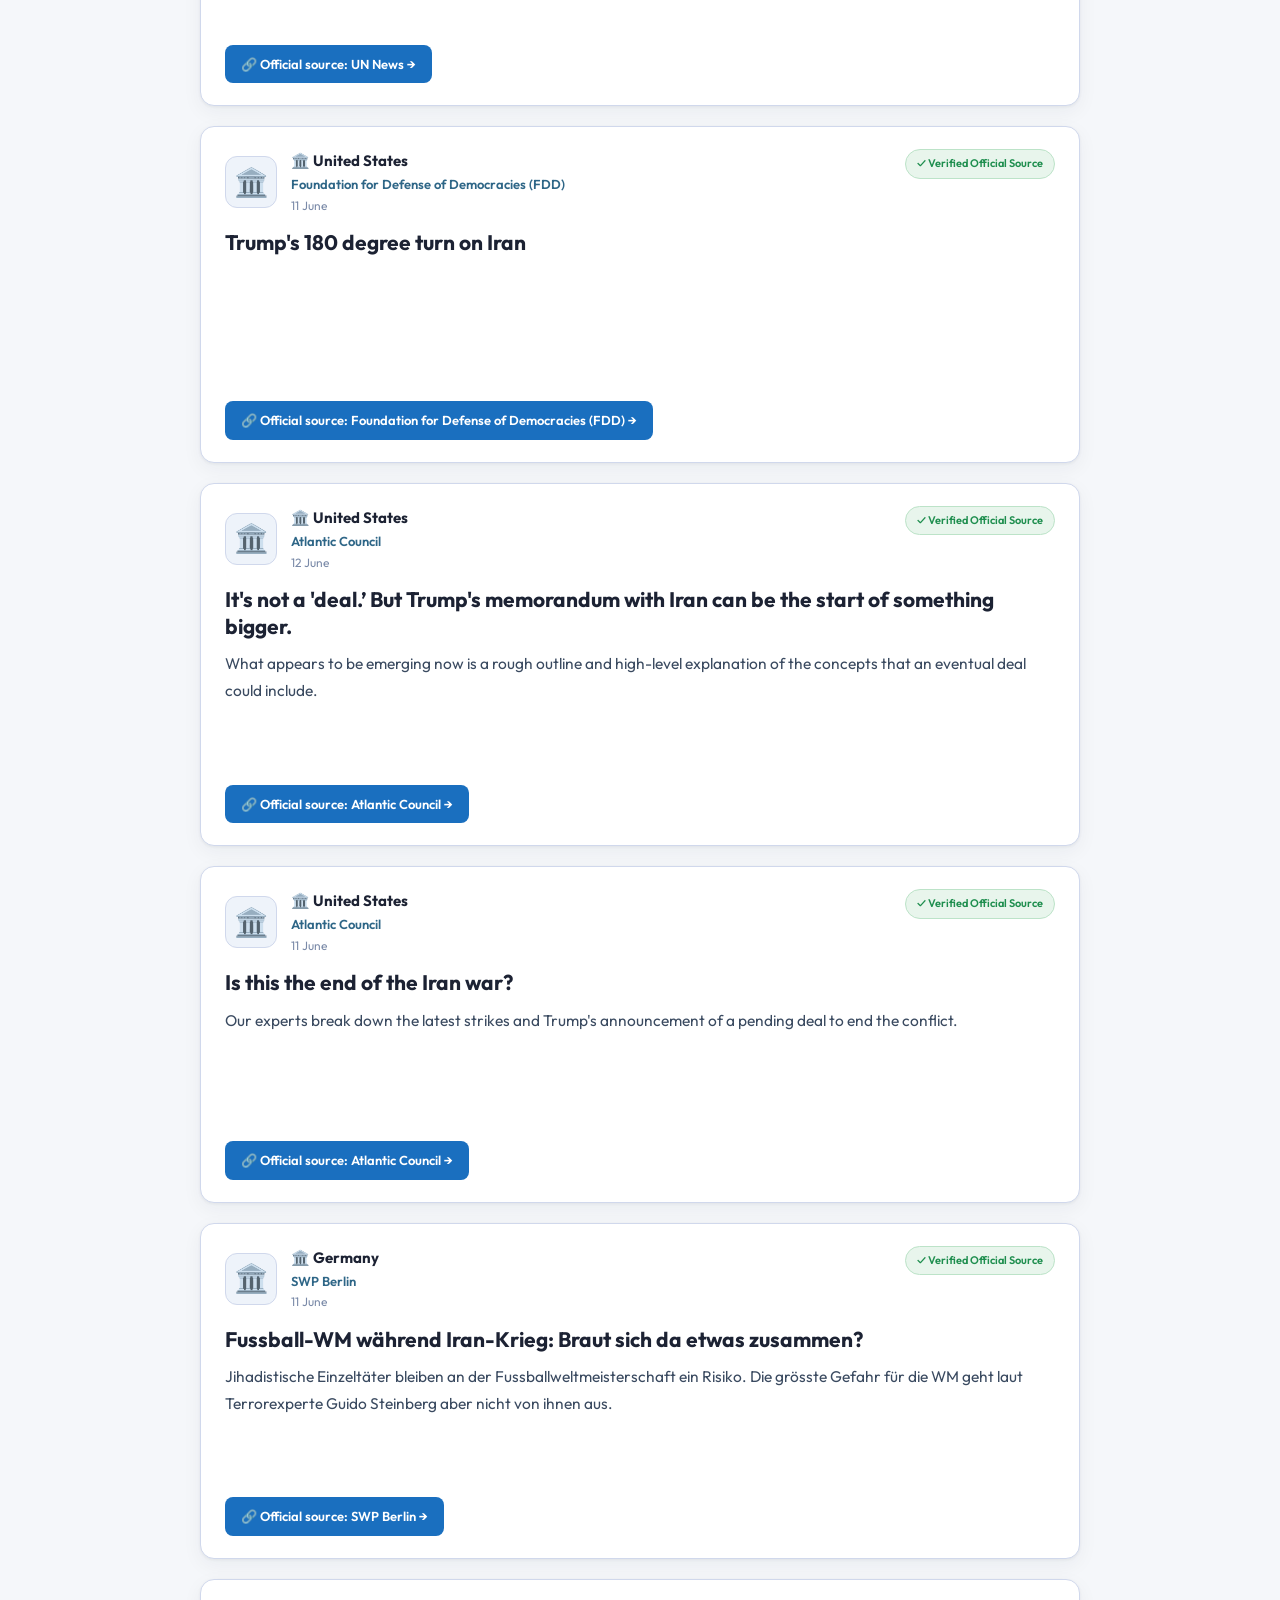
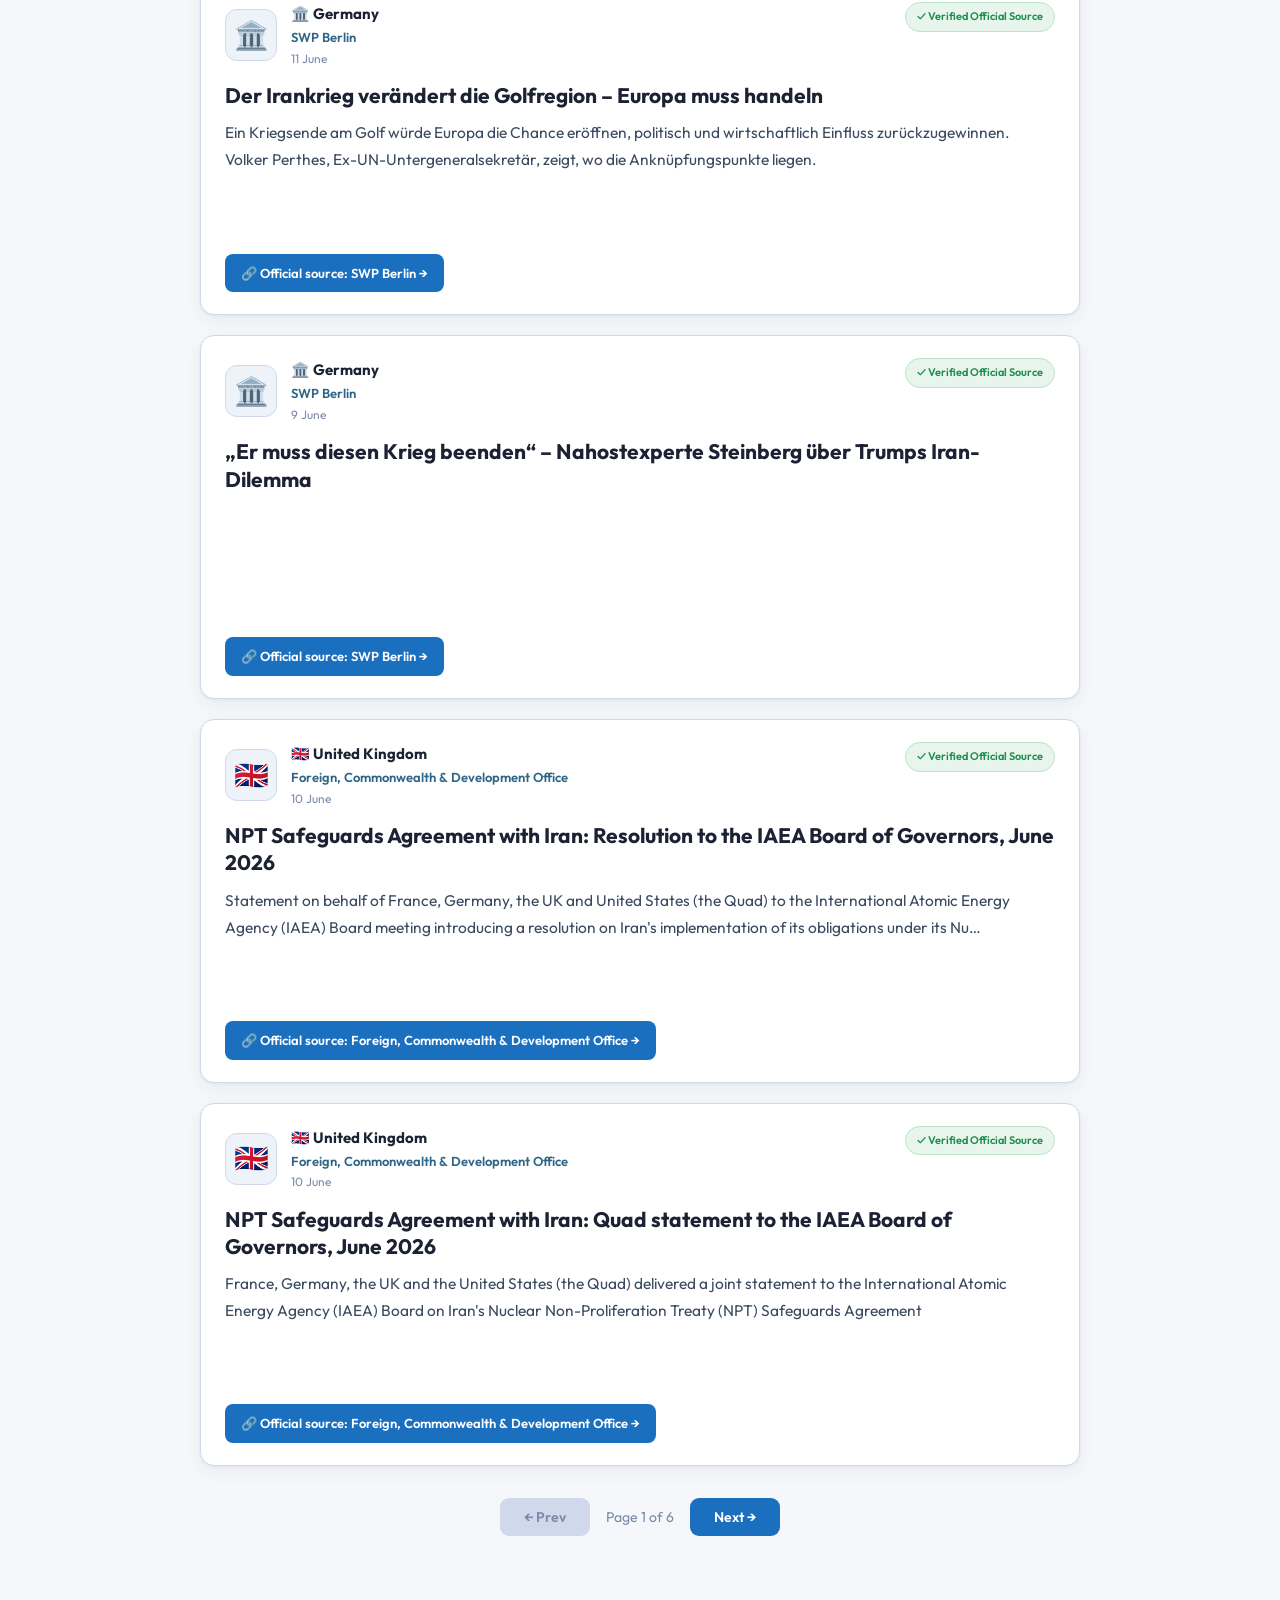
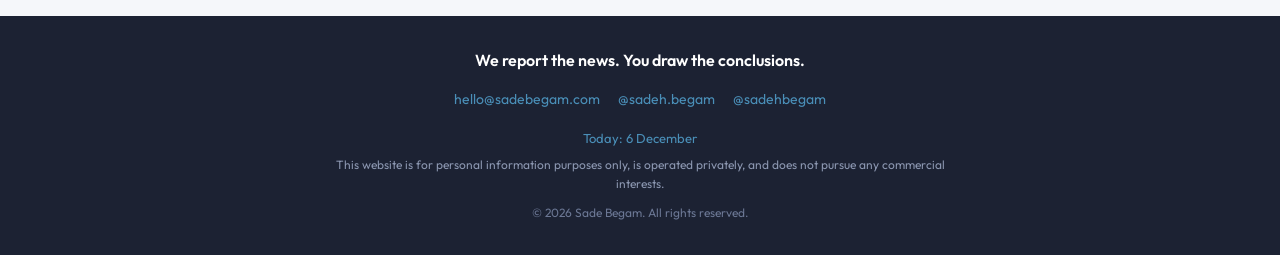
==== commit 2b99cf5b: "Add mobile hamburger menu and improve mobile layout - Hamburger ☰ button on all pages; opens dropdow" ====
--- a/public/index.html
+++ b/public/index.html
@@ -19,7 +19,7 @@
           <span class="logo__tag" id="tagline">Official News. No Filter.</span>
         </span>
       </a>
-      <nav class="nav">
+      <nav class="nav" aria-label="Main navigation">
         <a class="nav__link" href="index.html" id="navHome">Home</a>
         <a class="nav__link" href="about.html" id="navAbout">About</a>
         <a class="nav__link" href="archive.html" id="navArchive">Archive</a>
@@ -29,6 +29,7 @@
           <button data-setlang="fa">فا</button>
           <button data-setlang="en">EN</button>
         </span>
+        <button class="nav__burger" id="navBurger" aria-label="Menu" aria-expanded="false">☰</button>
       </nav>
     </div>
   </header>
@@ -70,11 +71,22 @@
   <!-- Detail overlay — client-side only, not stored on server -->
   <div class="detail-overlay" id="detailOverlay" aria-hidden="true">
     <div class="detail-panel" id="detailPanel">
-      <div style="display:flex;align-items:center;gap:10px;flex-shrink:0;">
+      <div class="detail-top-bar">
         <button class="detail-back-btn" id="detailBackBtn"></button>
-        <button class="detail-close" id="detailClose" style="position:relative;top:0;margin-bottom:0;">✕</button>
+        <button class="detail-close" id="detailClose">✕</button>
       </div>
       <div class="detail-body" id="detailBody"></div>
+    </div>
+  </div>
+
+  <!-- Translation modal — lightweight popup for full translation view -->
+  <div class="tr-modal" id="trModal" role="dialog" aria-modal="true" aria-hidden="true">
+    <div class="tr-modal__panel">
+      <div class="tr-modal__head">
+        <span class="tr-modal__title" id="trModalTitle"></span>
+        <button class="tr-modal__close" id="trModalClose" aria-label="Close"></button>
+      </div>
+      <div class="tr-modal__body" id="trModalBody"></div>
     </div>
   </div>
 
--- a/public/css/style.css
+++ b/public/css/style.css
@@ -251,14 +251,15 @@
 [dir="rtl"] .detail-panel { transform: translateX(-100%); }
 .detail-overlay.open .detail-panel { transform: translateX(0); }
 
+.detail-top-bar {
+  position: sticky; top: 0; z-index: 1; background: var(--bg-card); padding-bottom: 12px;
+}
 .detail-close {
-  align-self: flex-end;
-  position: sticky; top: 0; z-index: 1;
   background: var(--bg-page); border: 1px solid var(--border);
   border-radius: 50%; width: 36px; height: 36px;
   cursor: pointer; font-size: 15px; color: var(--text-muted);
   display: flex; align-items: center; justify-content: center;
-  flex-shrink: 0; margin-bottom: 20px;
+  flex-shrink: 0;
 }
 .detail-close:hover { background: var(--border); color: var(--text-primary); }
 
@@ -297,15 +298,61 @@
 
 .card { cursor: pointer; }
 
+/* ── Hamburger button (hidden on desktop) ── */
+.nav__burger {
+  display: none;
+  background: none;
+  border: 1px solid var(--border);
+  border-radius: 8px;
+  cursor: pointer;
+  padding: 6px 11px;
+  font-size: 20px;
+  line-height: 1;
+  color: var(--text-primary);
+  flex-shrink: 0;
+}
+
 @media (max-width: 600px) {
   .detail-panel { padding: 16px 18px 48px; }
   .detail-headline { font-size: 18px; }
-}
-
-@media (max-width: 600px) {
+  .logo__tag { display: none; }
+
+  /* Show burger, hide nav links by default */
+  .nav__burger { display: flex; align-items: center; }
   .nav .nav__link { display: none; }
-  .logo__tag { display: none; }
-}
+
+  /* Mobile dropdown — slides out of sticky header */
+  .masthead.nav-open {
+    position: sticky; /* keep sticky */
+  }
+  .masthead.nav-open .nav {
+    position: absolute;
+    top: 100%;
+    left: 0;
+    right: 0;
+    flex-direction: column;
+    align-items: stretch;
+    background: var(--bg-card);
+    border-bottom: 2px solid var(--border);
+    box-shadow: 0 8px 24px rgba(0,0,0,0.13);
+    z-index: 100;
+    padding: 0;
+  }
+  .masthead.nav-open .nav .nav__link {
+    display: block;
+    padding: 15px 20px;
+    font-size: 16px;
+    border-bottom: 1px solid var(--border);
+    color: var(--text-primary);
+  }
+  .masthead.nav-open .nav .nav__link:hover { background: var(--bg-page); }
+  .masthead.nav-open .nav .langswitch {
+    padding: 14px 20px;
+  }
+  .masthead.nav-open .nav .nav__burger { display: none; }
+}
+
+[data-theme="dark"] .nav__burger { border-color: var(--border); color: var(--text-primary); }
 
 /* ── Dark Mode ─────────────────────────────────────────────────── */
 [data-theme="dark"] {
@@ -334,6 +381,12 @@
 [data-theme="dark"] .sb-chat-panel { background: var(--bg-card); border-color: var(--border); }
 [data-theme="dark"] .sb-chat-msg--bot { background: #1a2540; color: var(--text-primary); }
 [data-theme="dark"] .sb-chat-input { background: var(--bg-page); border-color: var(--border); color: var(--text-primary); }
+[data-theme="dark"] .langswitch button { background: var(--bg-card); border-color: var(--border); color: var(--text-muted); }
+[data-theme="dark"] .langswitch button.active { background: var(--brand-blue); border-color: var(--brand-blue); color: #fff; }
+[data-theme="dark"] .sb-a11y-btn { background: var(--bg-card); border-color: var(--border); }
+[data-theme="dark"] .sb-chat-result { background: var(--bg-dark); border-color: var(--border); }
+[data-theme="dark"] .about-feed-item { border-color: var(--border); }
+[data-theme="dark"] .about-divider { border-color: var(--border); }
 
 /* ── Font size accessibility ───────────────────────────────────── */
 [data-fontsize="large"]  { font-size: 110%; }
@@ -443,6 +496,27 @@
 .sb-chat-mic.listening { color: var(--brand-orange); animation: pulse 1s infinite; }
 @keyframes pulse { 0%,100%{opacity:1} 50%{opacity:0.5} }
 
+/* ── About page feeds list ─────────────────────────────────────── */
+.about-divider {
+  border: none; border-top: 1px solid var(--border); margin: 2rem 0;
+}
+.about-feed-item {
+  display: flex; align-items: center; gap: 10px;
+  padding: 10px 0; border-bottom: 1px solid var(--border);
+}
+.about-feed-item:last-child { border-bottom: none; }
+.about-feed-flag { font-size: 22px; flex-shrink: 0; }
+.about-feed-name { font-weight: 600; color: var(--brand-blue); text-decoration: none; }
+.about-feed-name:hover { text-decoration: underline; }
+.about-feed-country { font-size: 12px; color: var(--text-muted); margin-inline-start: 8px; }
+.about-feed-tw { font-size: 12px; color: var(--text-muted); margin-inline-start: 6px; text-decoration: none; }
+.about-feed-tw:hover { color: var(--brand-blue); }
+
+/* ── Detail overlay top bar ────────────────────────────────────── */
+.detail-top-bar {
+  display: flex; align-items: center; gap: 10px; flex-shrink: 0; margin-bottom: 4px;
+}
+
 /* ── Back-to-home button in detail overlay ─────────────────────── */
 .detail-back-btn {
   display: inline-block; margin-bottom: 16px;
@@ -458,3 +532,127 @@
   .sb-chat-panel { width: 94vw; height: 70vh; }
   .sb-a11y-bar { bottom: 88px; inset-inline-end: 12px; }
 }
+
+/* ── Translation modal ─────────────────────────────────────────── */
+.tr-modal {
+  position: fixed; inset: 0; z-index: 110;
+  background: rgba(28, 34, 51, 0.6);
+  display: flex; align-items: center; justify-content: center;
+  opacity: 0; pointer-events: none;
+  transition: opacity 0.2s ease;
+}
+.tr-modal.open { opacity: 1; pointer-events: all; }
+
+.tr-modal__panel {
+  background: var(--bg-card); border-radius: 16px;
+  width: min(580px, 94vw); max-height: 82vh;
+  display: flex; flex-direction: column;
+  box-shadow: 0 12px 40px rgba(0,0,0,0.28);
+  transform: scale(0.96);
+  transition: transform 0.2s ease;
+}
+.tr-modal.open .tr-modal__panel { transform: scale(1); }
+
+.tr-modal__head {
+  display: flex; align-items: center; justify-content: space-between;
+  padding: 16px 20px; border-bottom: 1px solid var(--border);
+  flex-shrink: 0;
+}
+.tr-modal__title {
+  font-weight: 700; font-size: 15px; color: var(--text-primary);
+}
+.tr-modal__close {
+  background: none; border: 1px solid var(--border); border-radius: 8px;
+  padding: 5px 12px; cursor: pointer; font-size: 13px; color: var(--text-muted);
+  font-family: inherit;
+}
+.tr-modal__close:hover { background: var(--bg-page); color: var(--text-primary); }
+
+.tr-modal__body {
+  padding: 20px 24px 24px; overflow-y: auto; flex: 1;
+}
+.tr-modal__header {
+  display: flex; align-items: flex-start; gap: 12px; margin-bottom: 16px;
+}
+.tr-modal__flag { font-size: 30px; flex-shrink: 0; line-height: 1; }
+.tr-modal__country { font-weight: 700; font-size: 15px; color: var(--text-primary); }
+.tr-modal__org { font-size: 13px; color: var(--brand-blue-deep); }
+.tr-modal__date { font-size: 12px; color: var(--text-muted); }
+.tr-modal__headline {
+  font-size: 19px; font-weight: 700; color: var(--text-primary);
+  line-height: 1.35; margin-bottom: 12px;
+}
+.tr-modal__excerpt { font-size: 15px; line-height: 1.85; color: var(--text-body); margin-bottom: 16px; }
+.tr-modal__disclaimer { margin-bottom: 20px; }
+.tr-modal__disclaimer small { color: var(--text-muted); font-size: 11px; }
+.tr-modal__source-btn {
+  display: block; text-align: center;
+  background: var(--brand-blue); color: #fff !important; text-decoration: none;
+  padding: 13px 20px; border-radius: 10px; font-size: 15px; font-weight: 700;
+  transition: background 0.15s;
+}
+.tr-modal__source-btn:hover { background: var(--brand-blue-deep); }
+
+[data-theme="dark"] .tr-modal__panel { background: var(--bg-card); }
+
+/* clickable translation block on card */
+.card__translation[role="button"] { cursor: pointer; }
+.card__translation[role="button"]:hover {
+  border-inline-start-color: var(--brand-blue);
+  background: #EBF0FA;
+}
+[data-theme="dark"] .card__translation[role="button"]:hover { background: #1c2d48; }
+
+/* ── Auto-refresh banner ───────────────────────────────────────── */
+.sb-refresh-banner {
+  position: fixed; top: 70px; left: 50%; transform: translateX(-50%);
+  z-index: 55; background: var(--brand-blue); color: #fff;
+  padding: 10px 22px; border-radius: 999px; font-size: 13px; font-weight: 600;
+  box-shadow: 0 4px 16px rgba(26,111,191,0.4);
+  cursor: pointer; animation: slideDown 0.3s ease;
+}
+
+/* ── Pagination ─────────────────────────────────────────────────── */
+.pagination {
+  display: flex; align-items: center; justify-content: center;
+  gap: 16px; padding: 12px 0;
+}
+.pag-btn {
+  background: var(--brand-blue); color: #fff; border: none;
+  padding: 10px 22px; border-radius: 9px; font-size: 14px;
+  font-family: inherit; cursor: pointer; font-weight: 600;
+  transition: background 0.15s; min-width: 90px;
+}
+.pag-btn:hover:not(:disabled) { background: var(--brand-blue-deep); }
+.pag-btn:disabled { background: var(--border); color: var(--text-muted); cursor: default; }
+.pag-info { font-size: 14px; color: var(--text-muted); white-space: nowrap; }
+[data-theme="dark"] .pag-btn:disabled { background: var(--border); }
+
+/* ── Mobile improvements ────────────────────────────────────────── */
+@media (max-width: 640px) {
+  .feed { padding: 4px 12px 40px; gap: 14px; }
+  .card { padding: 16px 16px; }
+  .card__headline { font-size: 17px; }
+  .card__excerpt { font-size: 14px; min-height: unset; }
+  .card__translation p:not(.card__disclaimer) { min-height: unset; }
+  .filterbar { padding: 12px; }
+  .hero { padding: 20px 16px; }
+  .hero__tagline { font-size: clamp(20px, 6vw, 30px); }
+  .weekstrip { font-size: 12px; }
+  .masthead__inner { padding: 10px 14px; gap: 10px; }
+  .logo__name { font-size: 16px; }
+  .pag-btn { padding: 10px 18px; font-size: 14px; min-width: 80px; flex: 1; }
+  .pagination { gap: 10px; padding: 12px 12px; }
+  .pag-info { font-size: 13px; }
+  .card__flag-badge { width: 40px; height: 40px; font-size: 22px; }
+  .card__country { font-size: 14px; }
+  .card__org { font-size: 12px; }
+  .badge { font-size: 10px; padding: 4px 8px; }
+  .search { font-size: 16px; /* prevents iOS zoom on focus */ }
+  .chips { gap: 6px; }
+  .chip { padding: 8px 13px; font-size: 13px; }
+  .footer__inner { padding: 20px 16px; }
+  .sb-chat-widget { bottom: 16px; inset-inline-end: 14px; }
+  .container { padding-inline: 12px; }
+}
+@keyframes slideDown { from { opacity: 0; transform: translateX(-50%) translateY(-10px); } to { opacity: 1; transform: translateX(-50%) translateY(0); } }
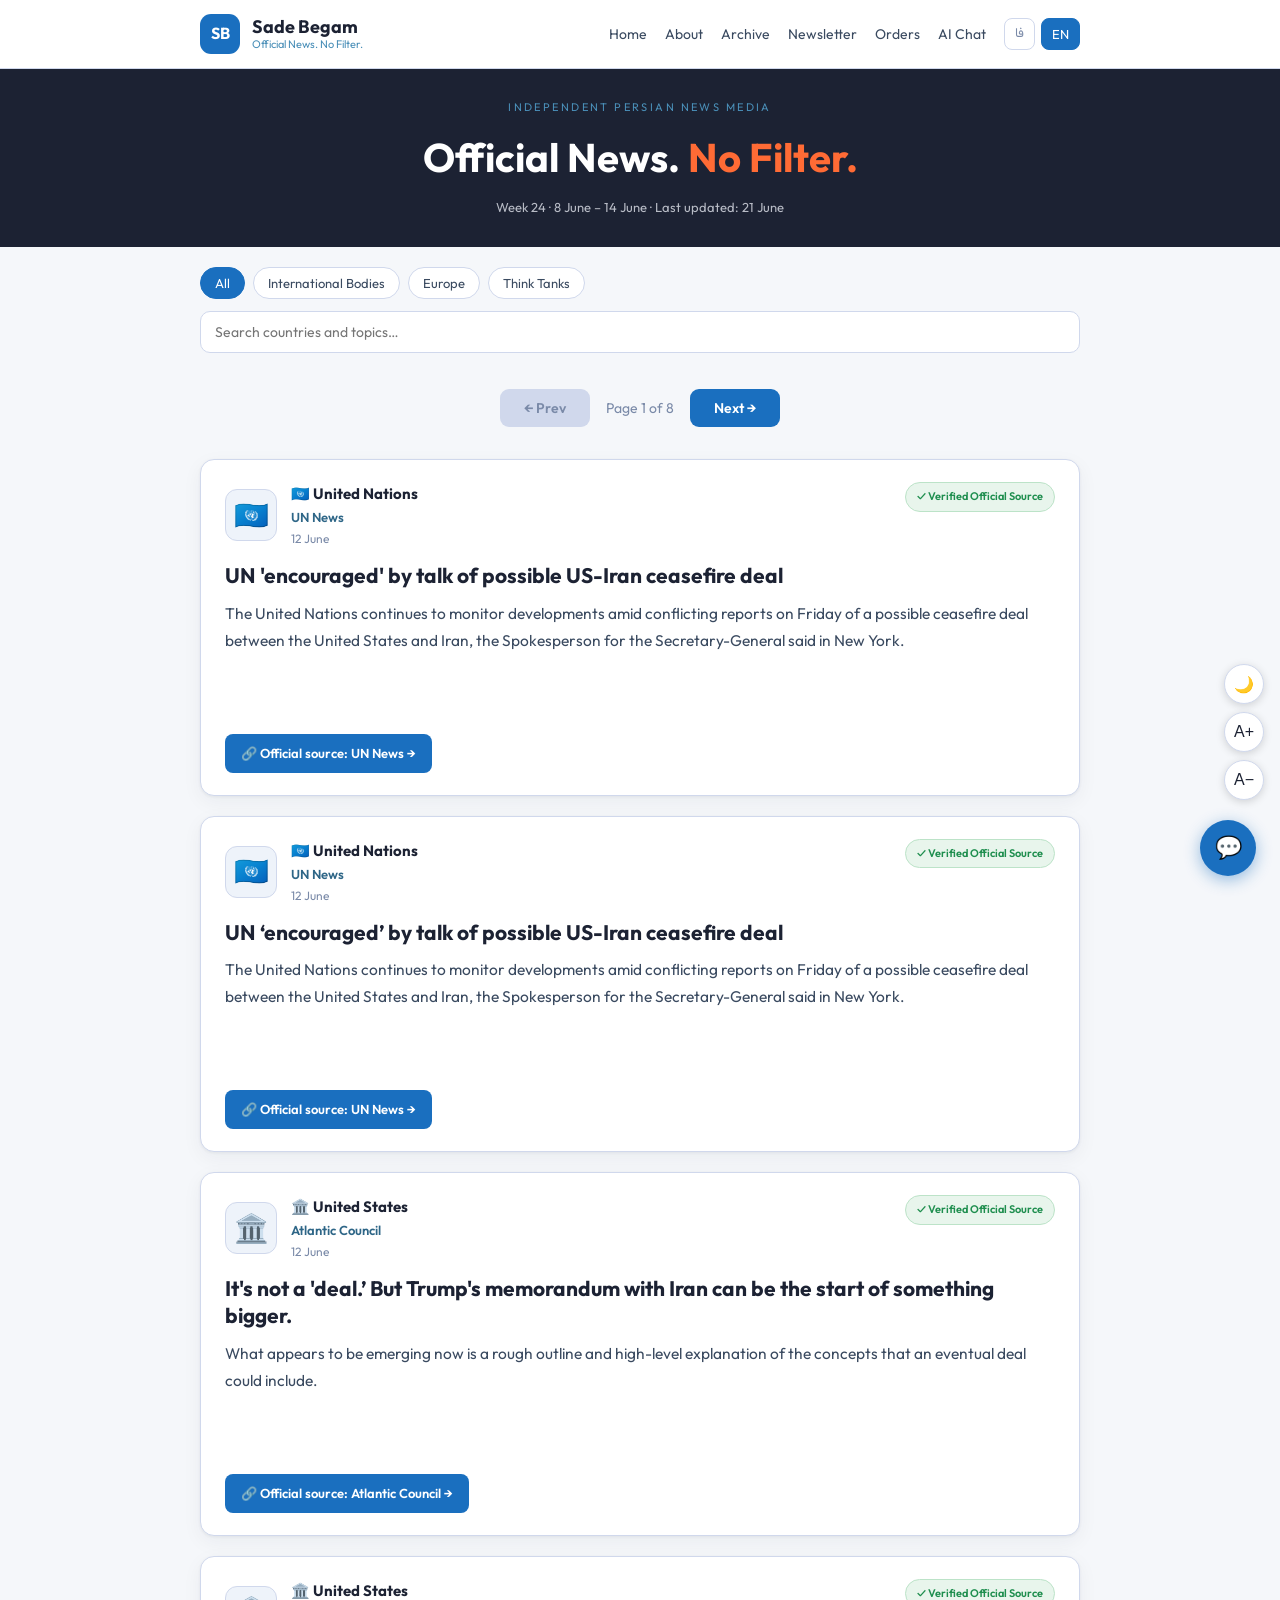
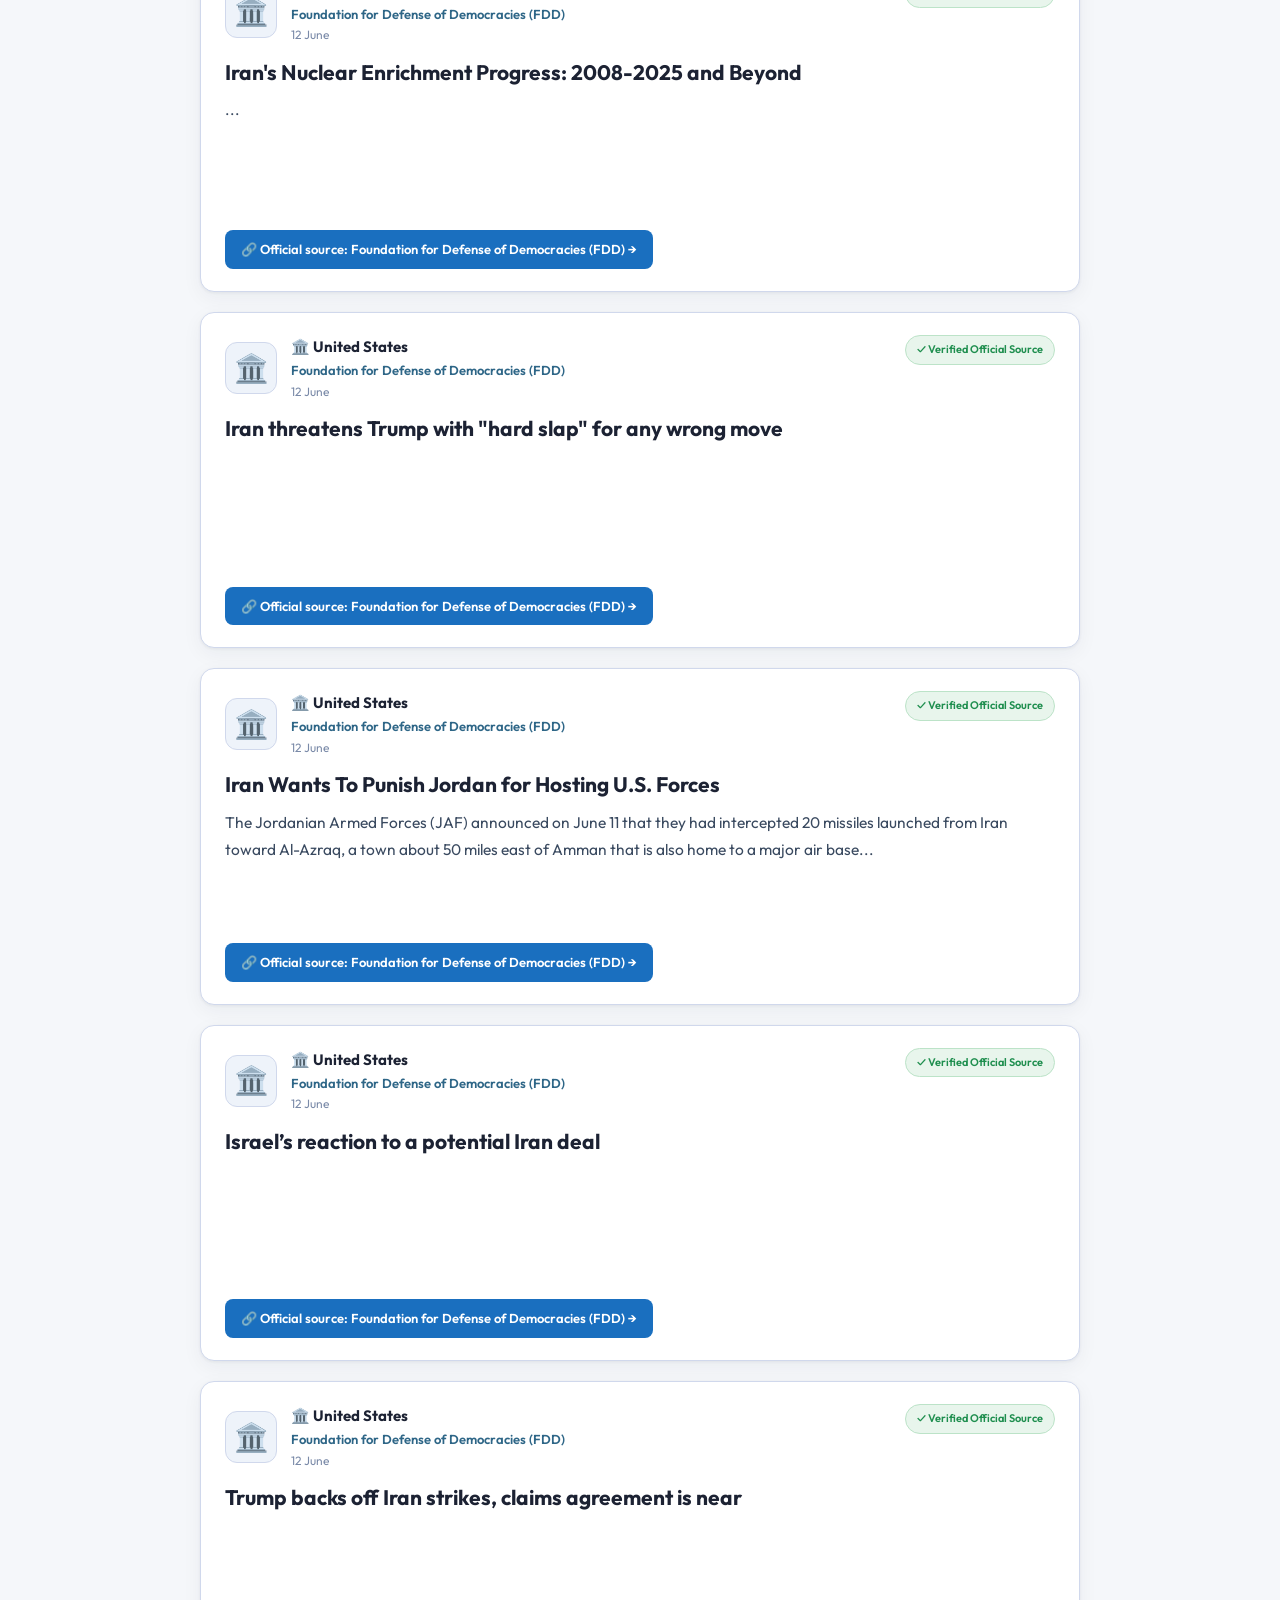
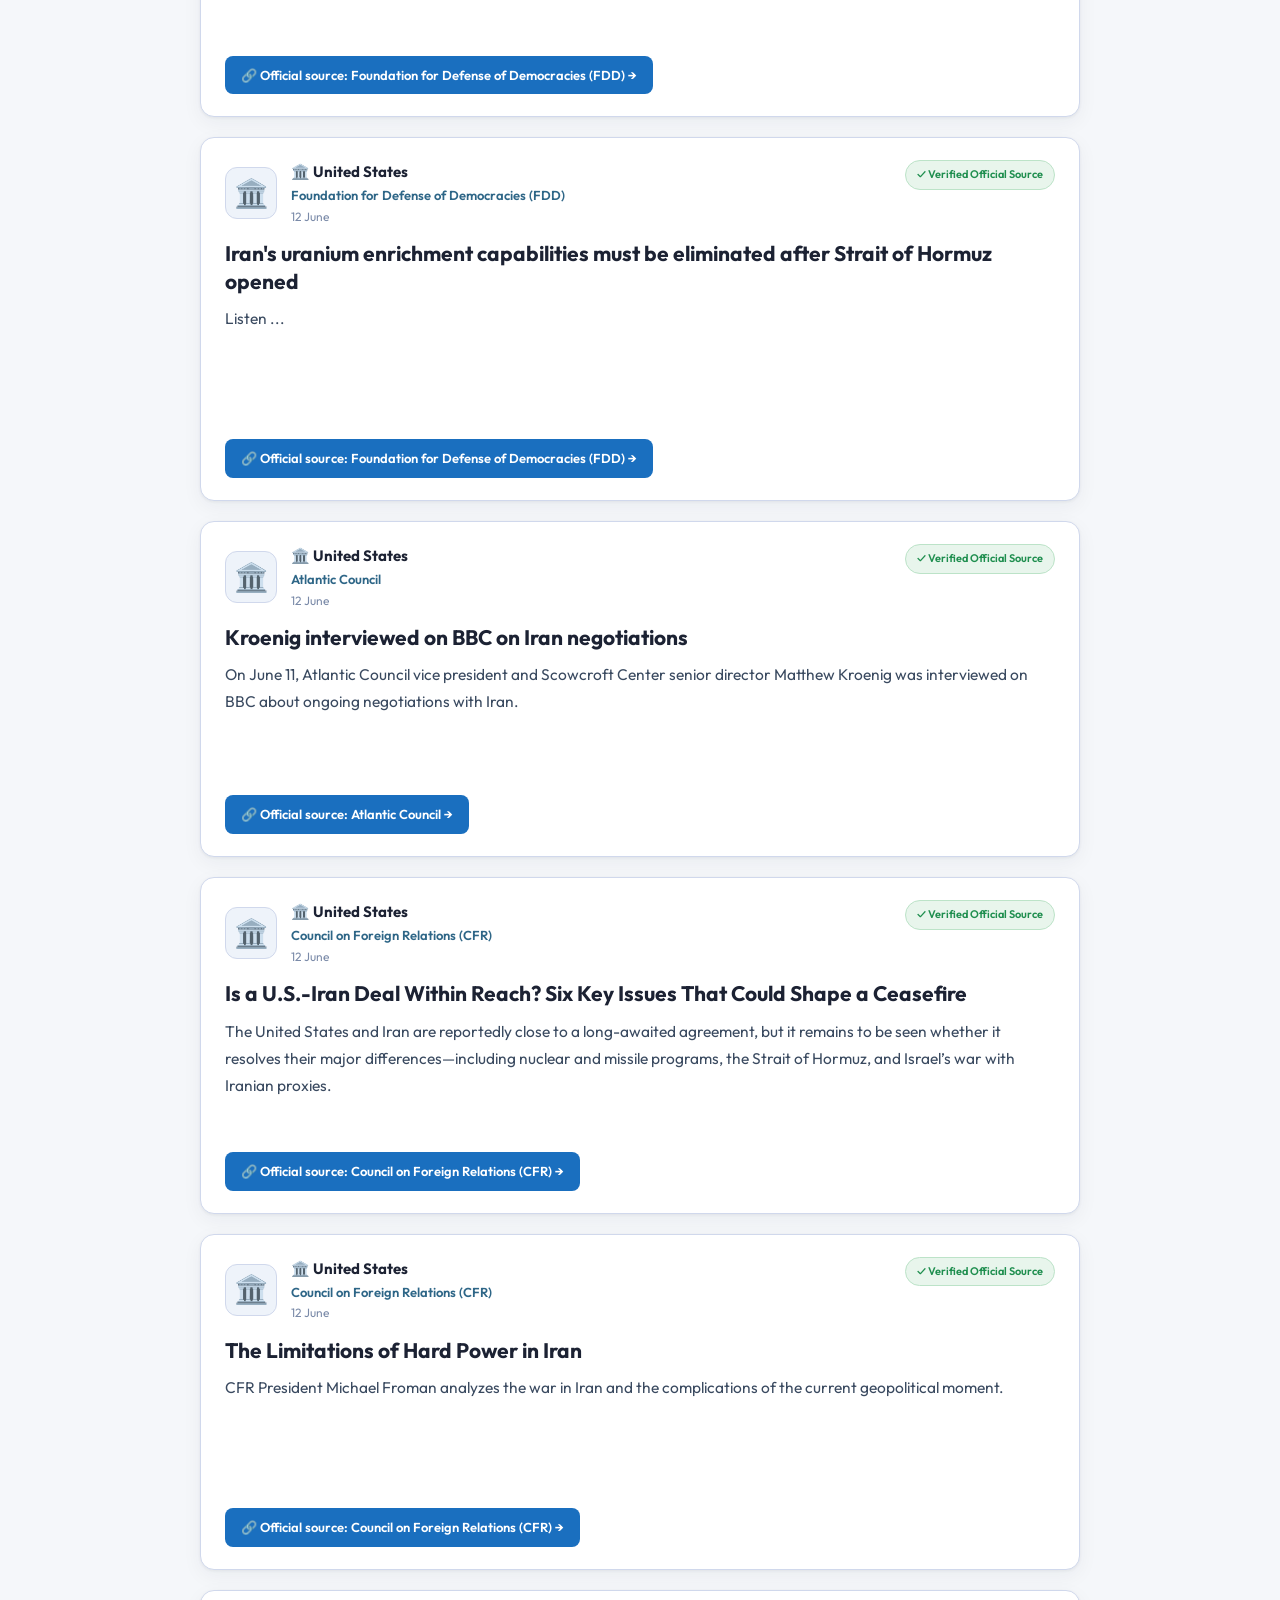
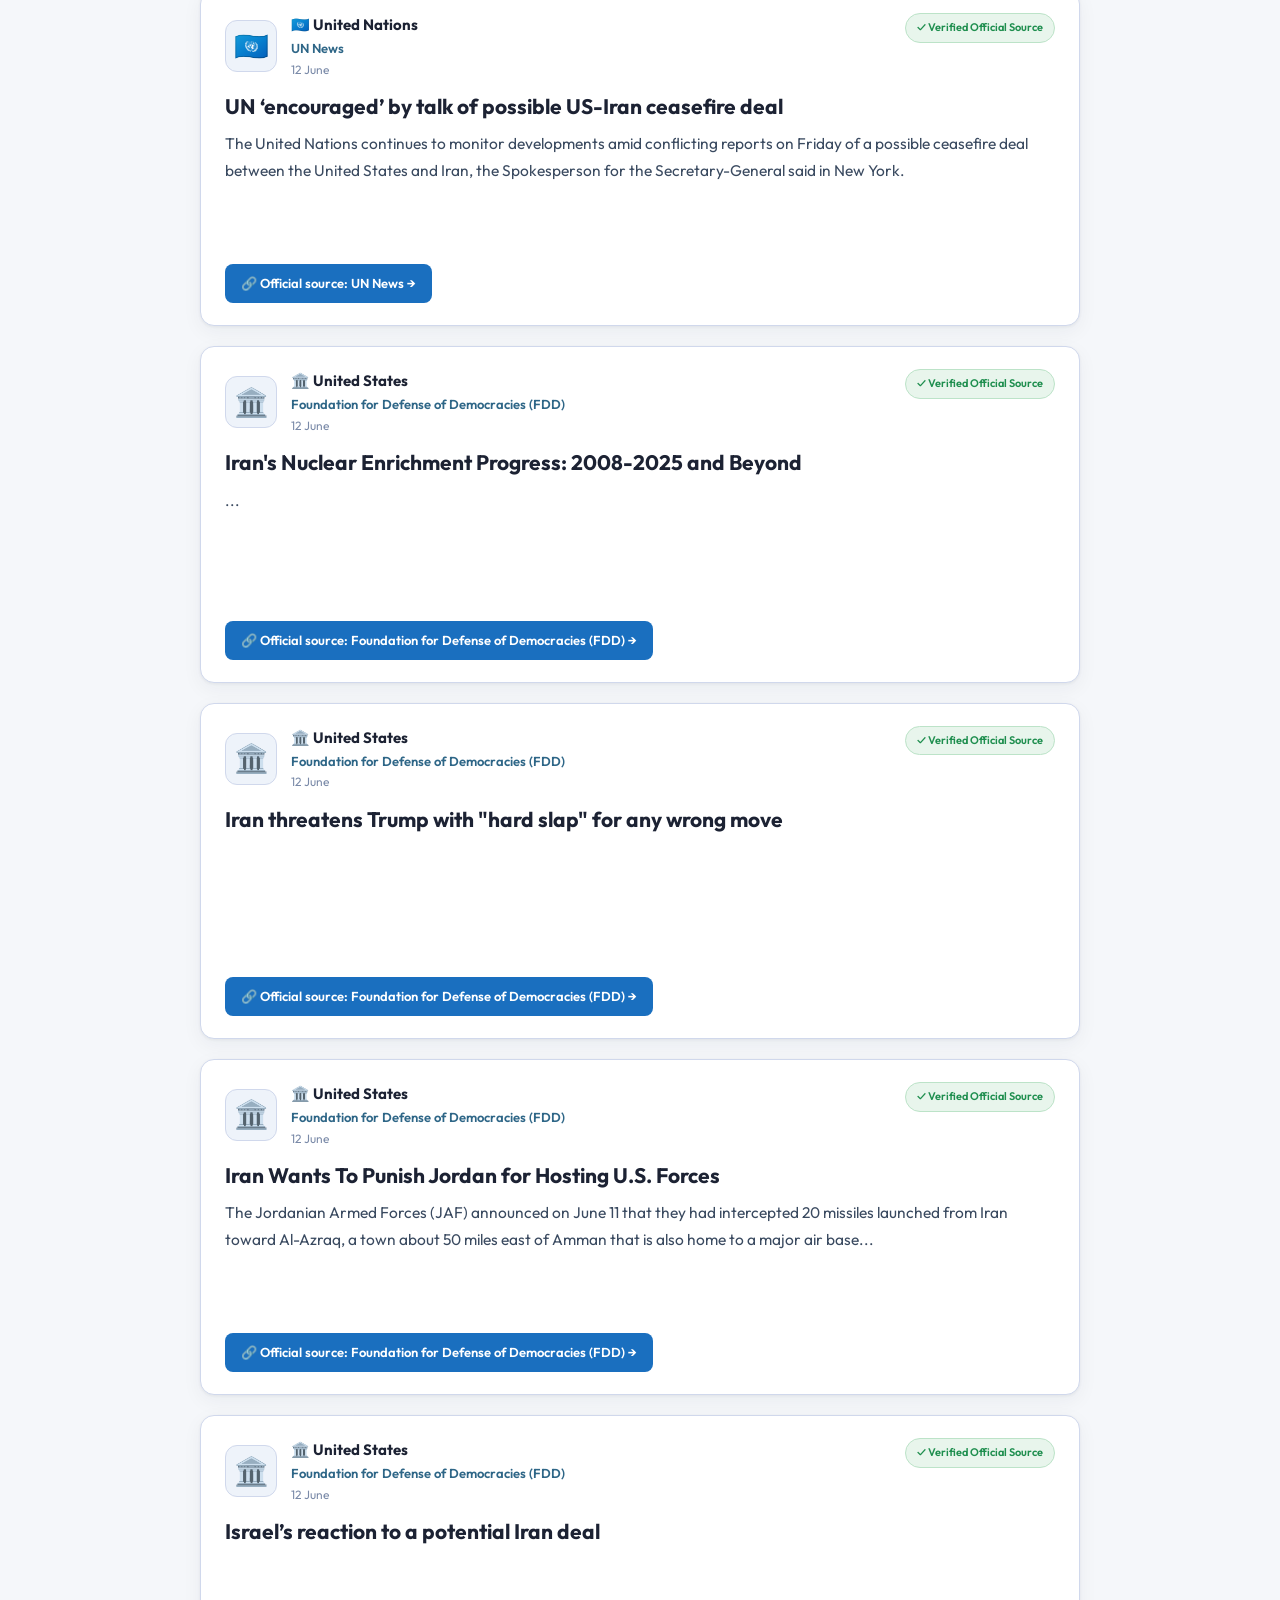
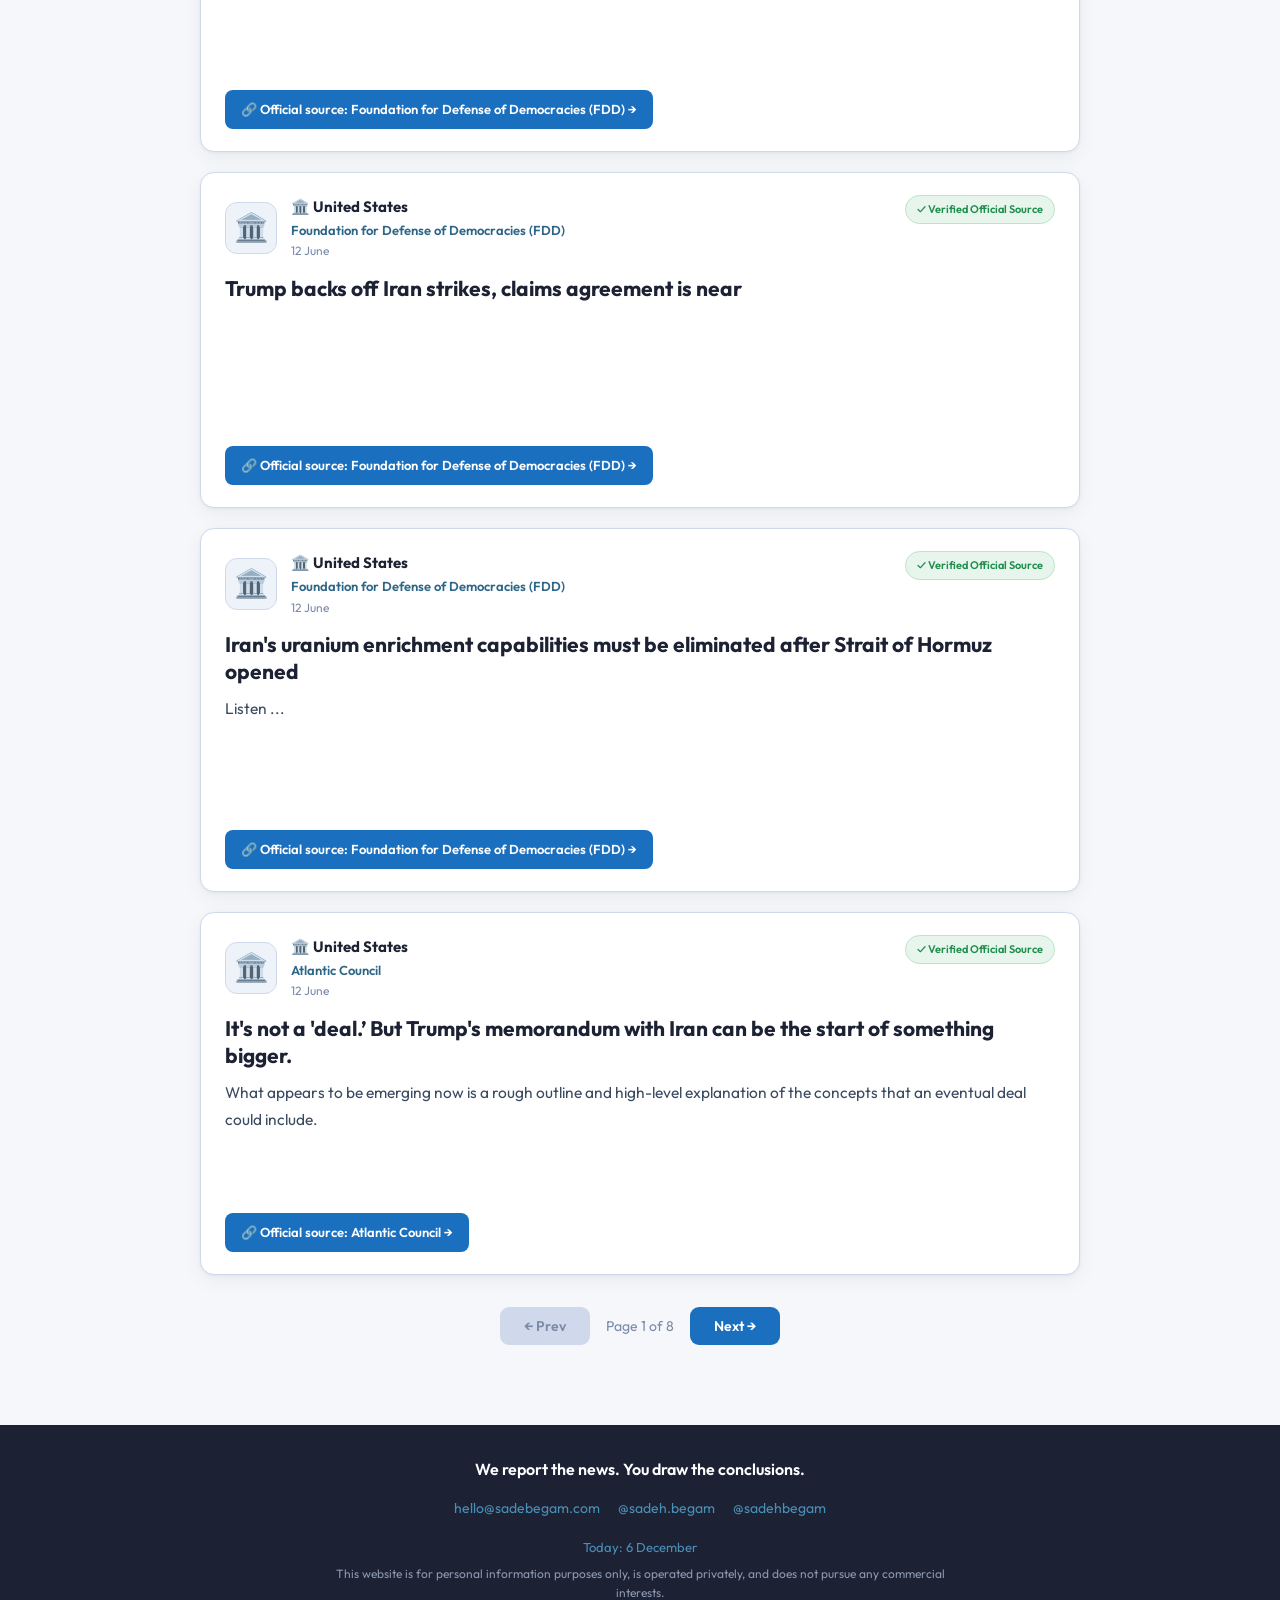
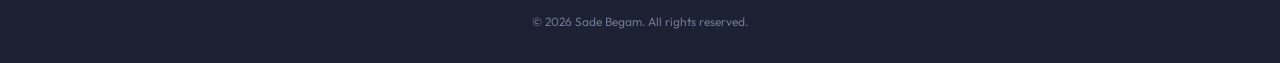
==== commit 28f25a00: "feat: AI chatbot system — brain + Telegram + chat page + widget Three-layer architecture sharing one" ====
--- a/public/index.html
+++ b/public/index.html
@@ -25,6 +25,7 @@
         <a class="nav__link" href="archive.html" id="navArchive">Archive</a>
         <a class="nav__link" href="newsletter.html" id="navNewsletter">Newsletter</a>
         <a class="nav__link" href="orders.html" id="navOrders">Orders</a>
+        <a class="nav__link" href="chat.html" id="navChat">AI Chat</a>
         <span class="langswitch">
           <button data-setlang="fa">فا</button>
           <button data-setlang="en">EN</button>
--- a/public/css/style.css
+++ b/public/css/style.css
@@ -389,8 +389,8 @@
 [data-theme="dark"] .about-divider { border-color: var(--border); }
 
 /* ── Font size accessibility ───────────────────────────────────── */
-[data-fontsize="large"]  { font-size: 110%; }
-[data-fontsize="xlarge"] { font-size: 125%; }
+[data-fontsize="large"]  { zoom: 1.12; }
+[data-fontsize="xlarge"] { zoom: 1.28; }
 
 /* ── Accessibility floating bar ────────────────────────────────── */
 .sb-a11y-bar {
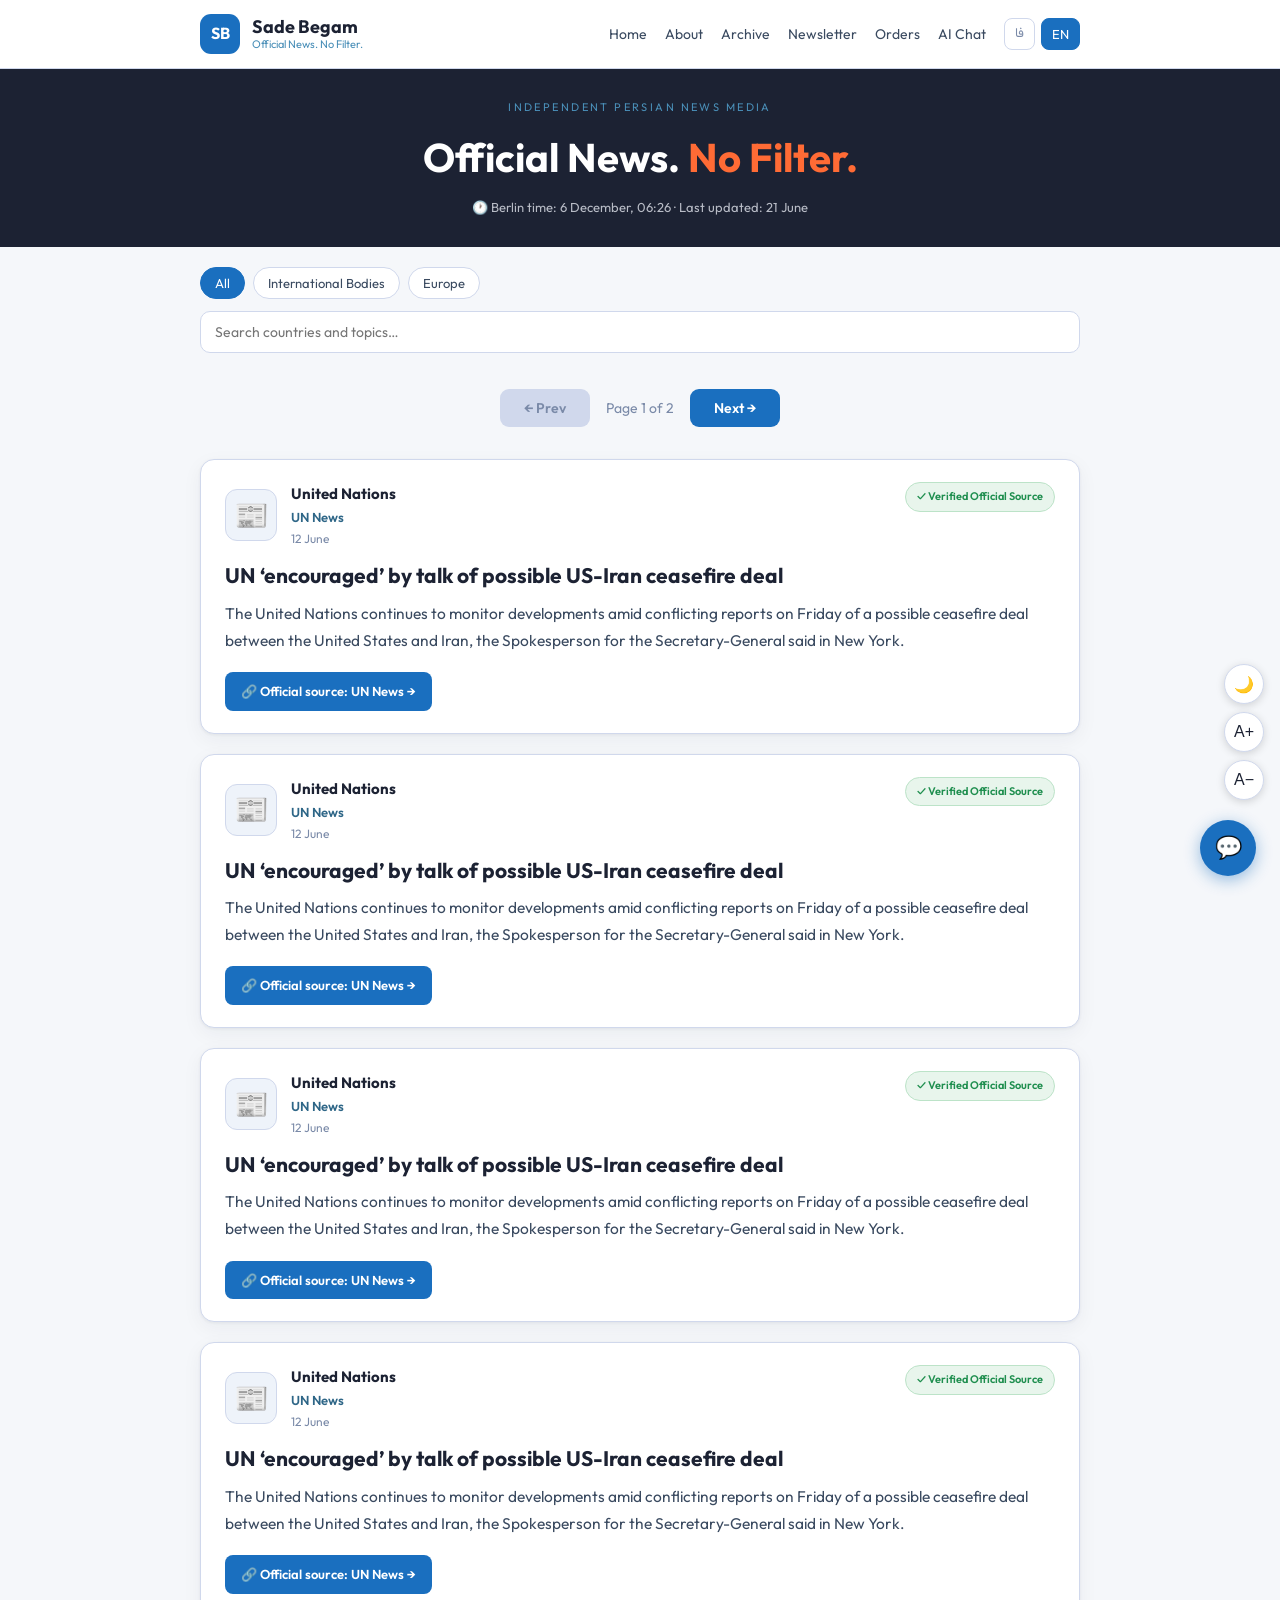
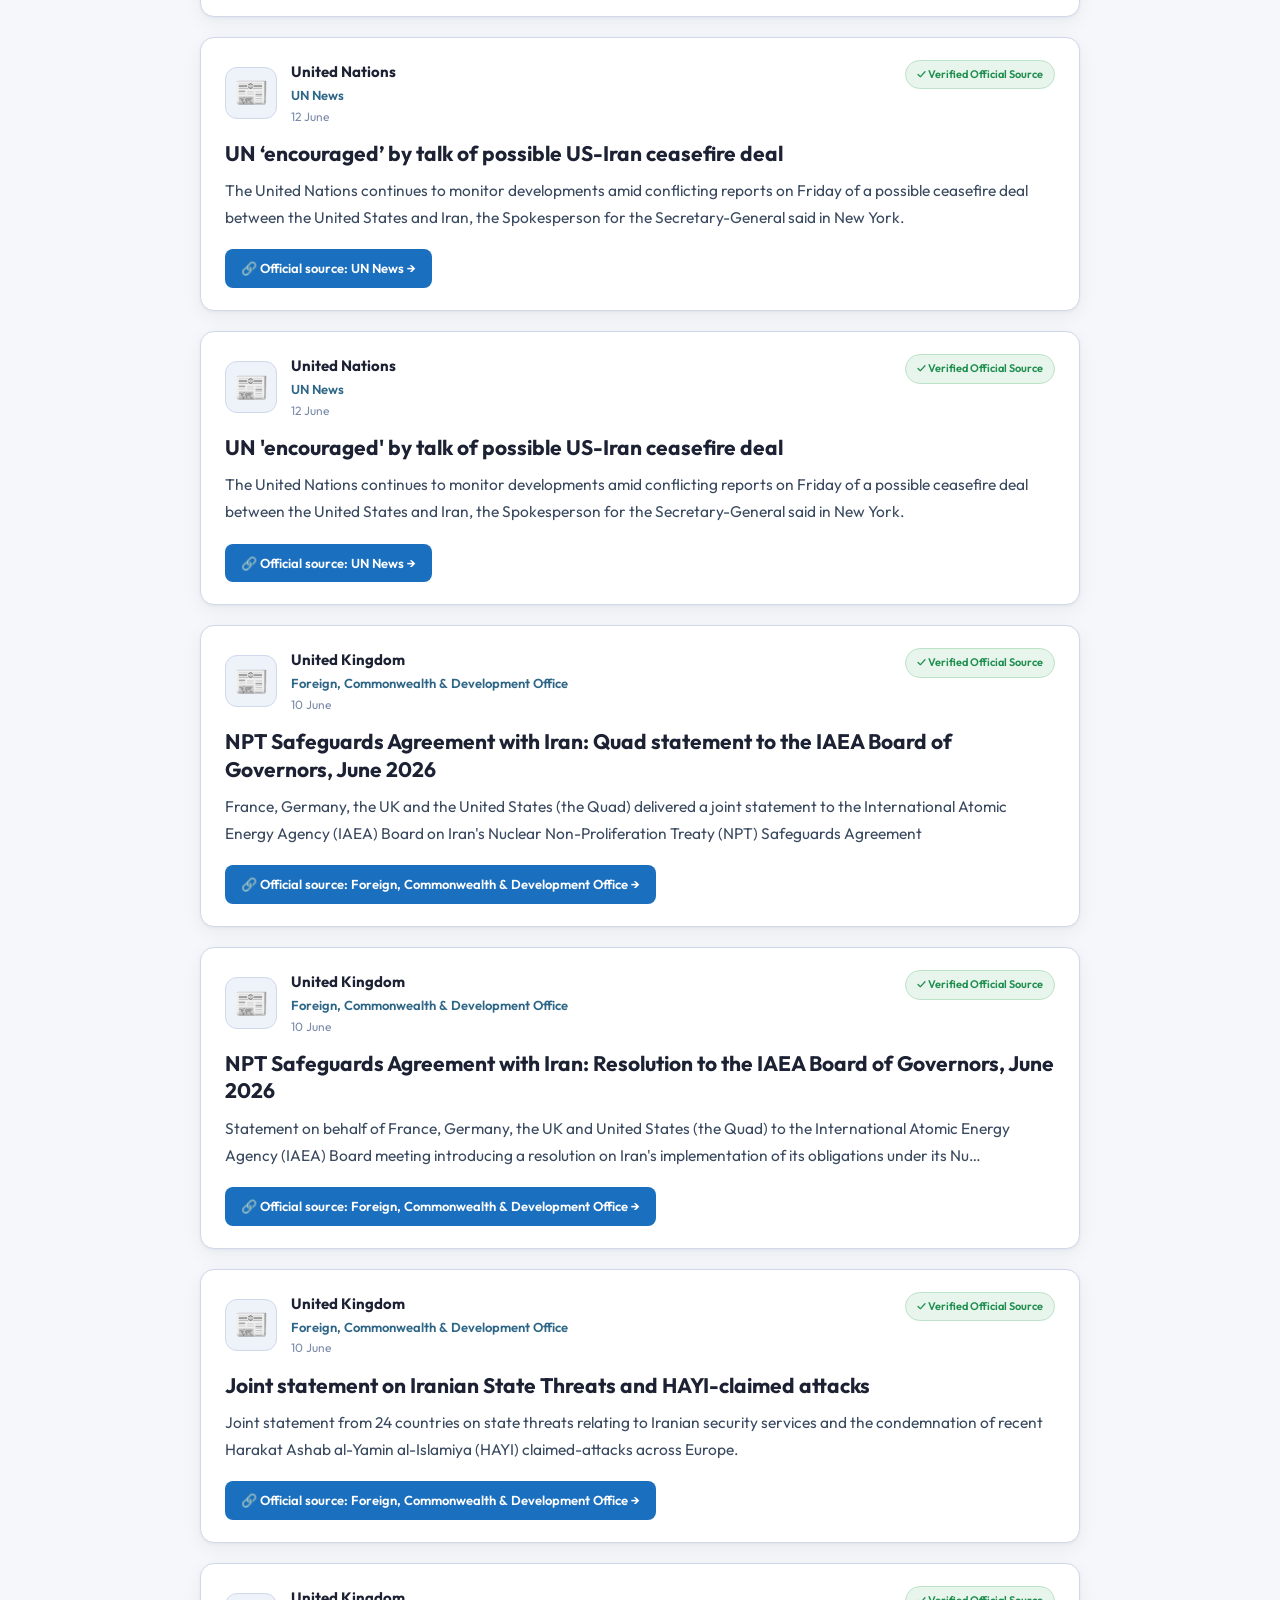
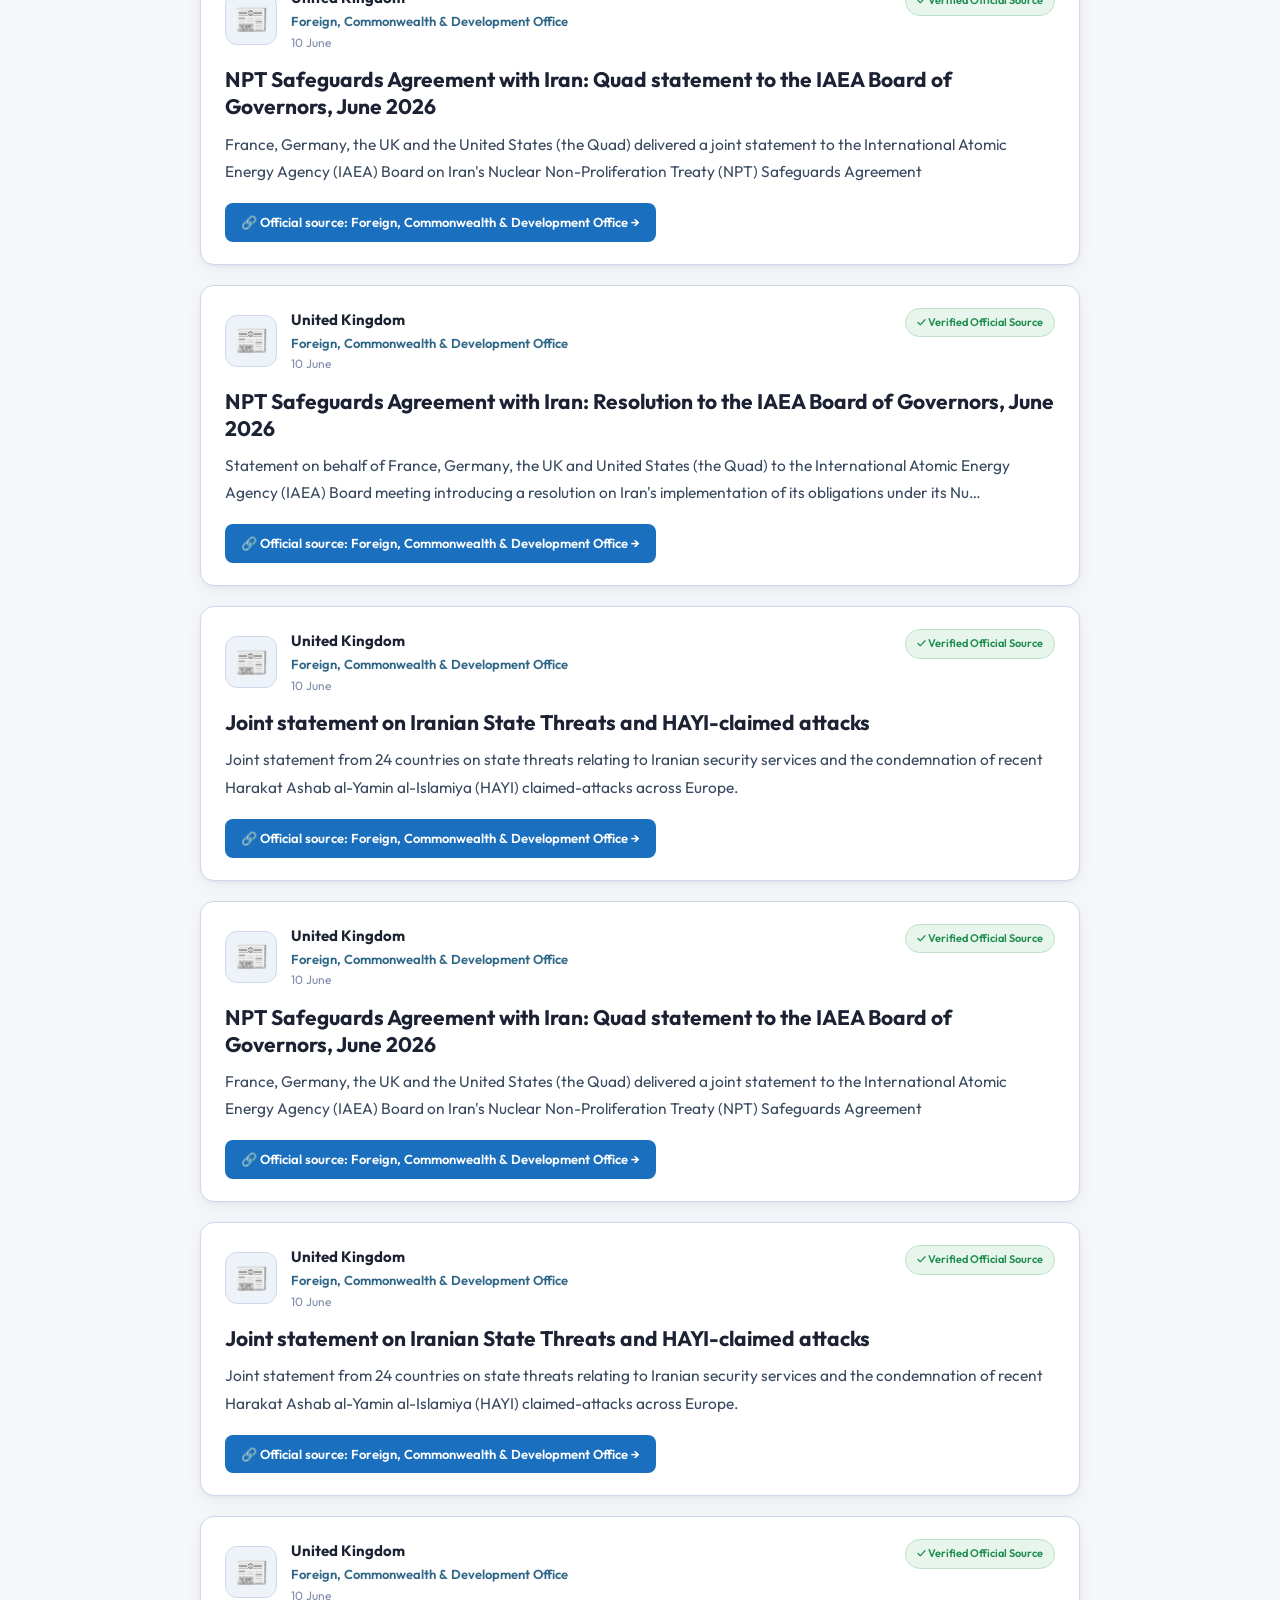
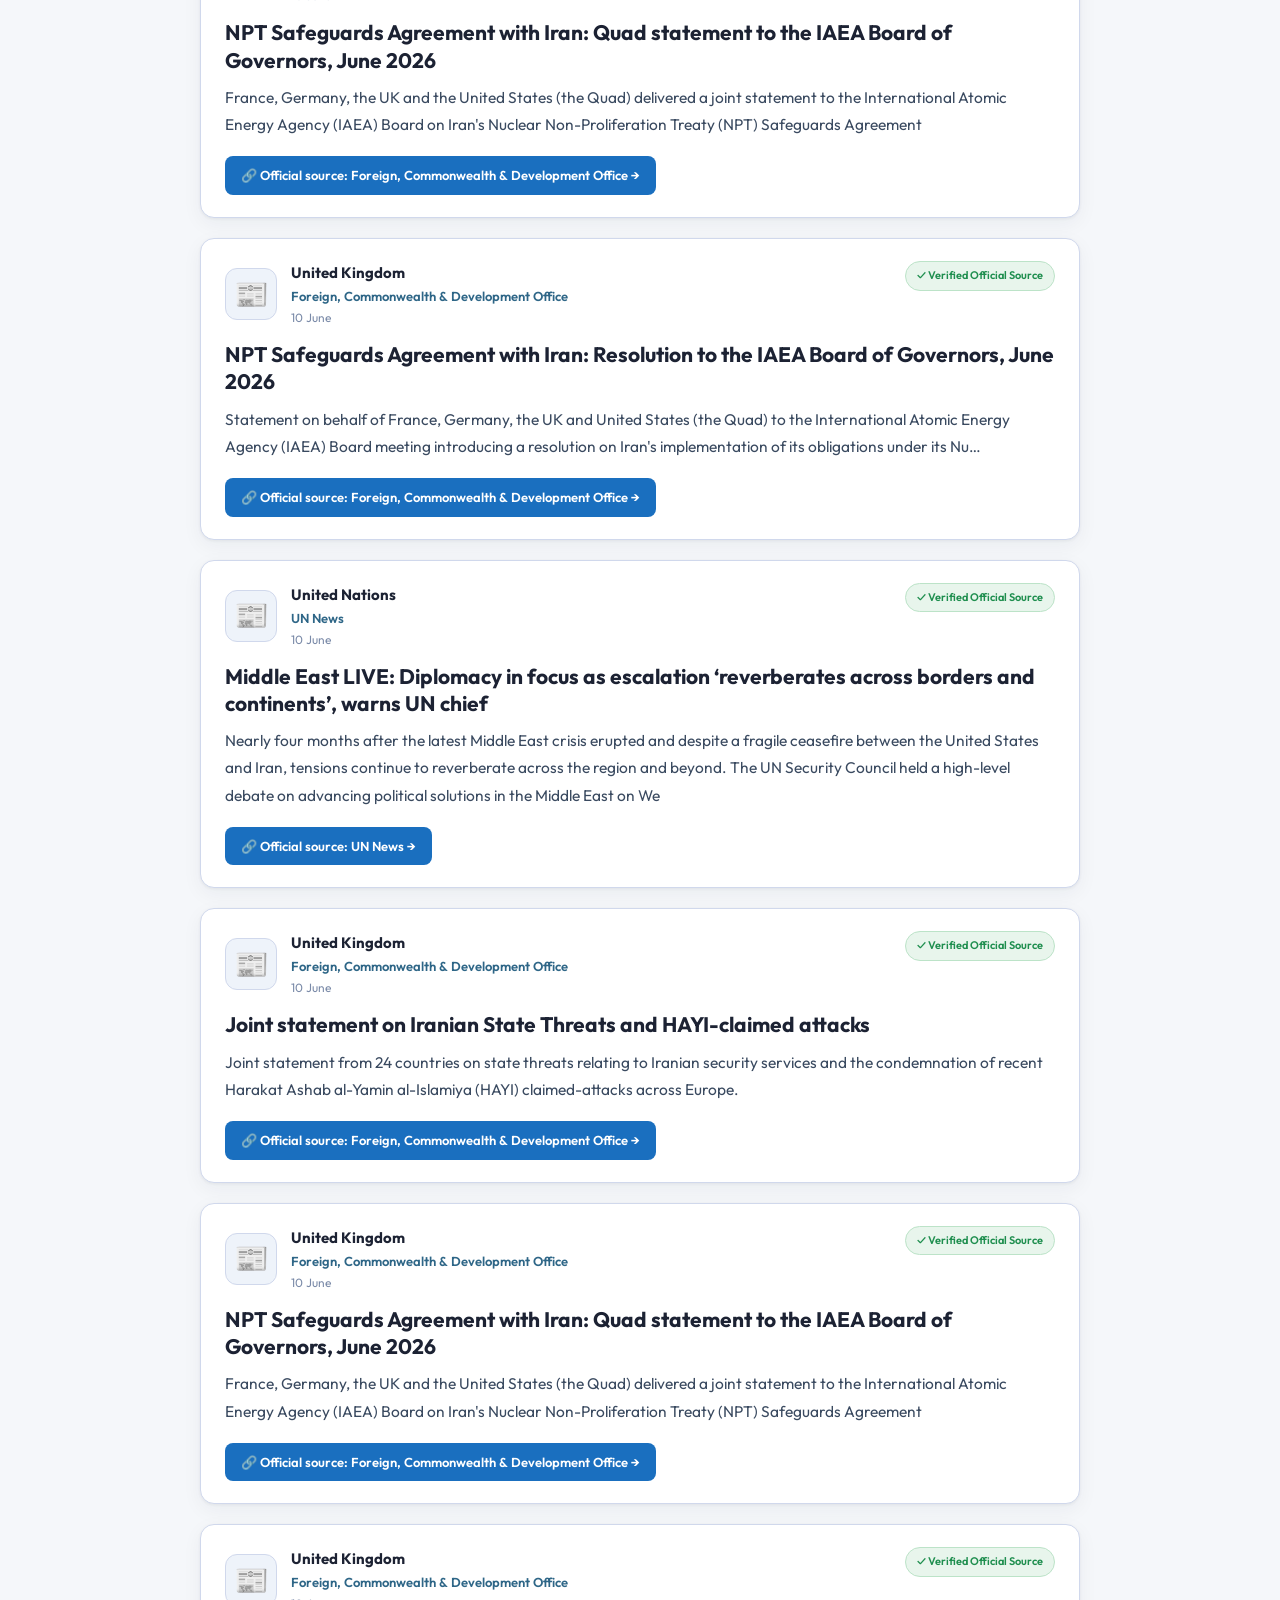
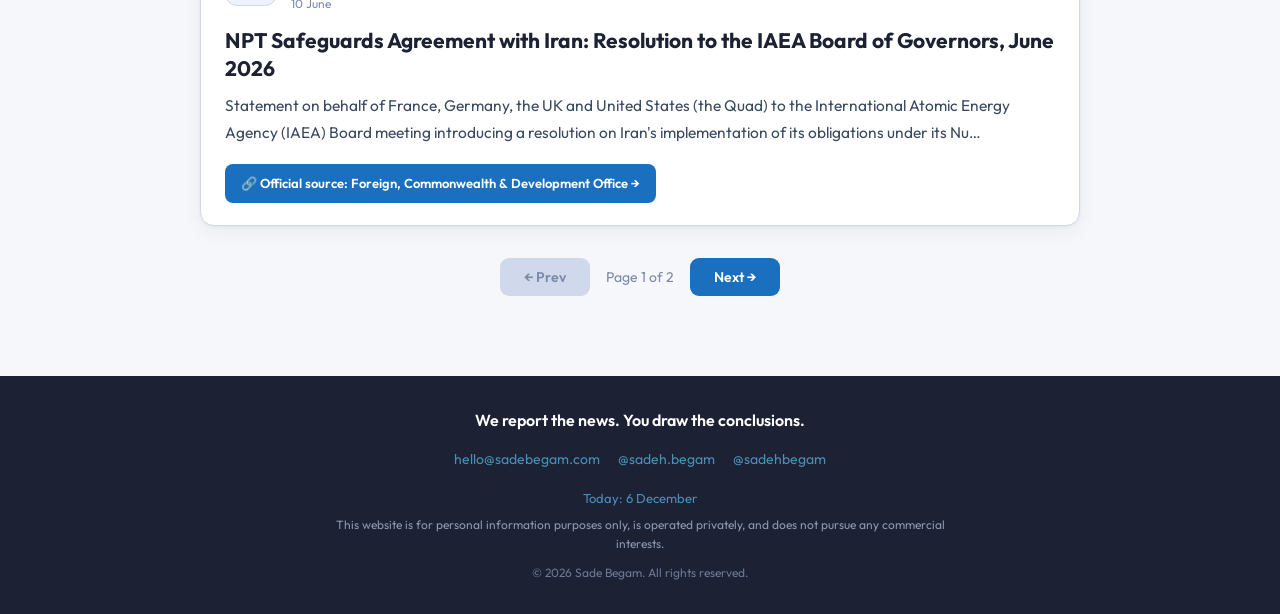
==== commit 18b554cd: "Major pass: free-forever AI chat, official-only sources, real newsletter, legal/UX fixes - api/chat." ====
--- a/public/index.html
+++ b/public/index.html
@@ -69,17 +69,6 @@
     </div>
   </footer>
 
-  <!-- Detail overlay — client-side only, not stored on server -->
-  <div class="detail-overlay" id="detailOverlay" aria-hidden="true">
-    <div class="detail-panel" id="detailPanel">
-      <div class="detail-top-bar">
-        <button class="detail-back-btn" id="detailBackBtn"></button>
-        <button class="detail-close" id="detailClose">✕</button>
-      </div>
-      <div class="detail-body" id="detailBody"></div>
-    </div>
-  </div>
-
   <!-- Translation modal — lightweight popup for full translation view -->
   <div class="tr-modal" id="trModal" role="dialog" aria-modal="true" aria-hidden="true">
     <div class="tr-modal__panel">
--- a/public/css/style.css
+++ b/public/css/style.css
@@ -135,14 +135,18 @@
 }
 .card__excerpt {
   color: var(--text-body); font-size: 15.5px; line-height: 1.75;
-  min-height: 7.5em; /* ~5 lines visible */
+  display: -webkit-box; -webkit-line-clamp: 5; -webkit-box-orient: vertical;
+  overflow: hidden; /* max 5 lines on the home page — full text is one click away */
 }
 .card__translation {
   margin-top: 14px; padding: 14px 16px; border-radius: 10px;
   background: #F4F7FC; border: 1px solid var(--border); border-inline-start: 3px solid var(--brand-blue-soft);
 }
 .card__translation p { color: var(--text-body); font-size: 15px; line-height: 1.8; }
-.card__translation p:not(.card__disclaimer) { min-height: 7.5em; /* ~5 lines, mirrors the original */ }
+.card__translation p:not(.card__disclaimer) {
+  display: -webkit-box; -webkit-line-clamp: 5; -webkit-box-orient: vertical;
+  overflow: hidden; /* max 5 lines — click opens the full translation in a new window */
+}
 .card__disclaimer { margin-top: 10px; }
 .card__disclaimer small { color: var(--text-muted); font-size: 11px; line-height: 1.5; }
 .card__headline-tr { color: var(--text-primary); font-size: 17px; font-weight: 700; margin: 4px 0 8px; }
@@ -222,79 +226,10 @@
   transition: box-shadow 0.15s ease, transform 0.15s ease;
 }
 .arc-item:hover { box-shadow: var(--shadow); transform: translateY(-1px); }
-.arc-item__flag { font-size: 24px; flex-shrink: 0; line-height: 1.2; }
 .arc-item__body { min-width: 0; }
 .arc-item__date { font-size: 12px; color: var(--brand-blue-soft); margin-bottom: 2px; }
 .arc-item__headline { font-size: 15.5px; font-weight: 600; color: var(--text-primary); line-height: 1.45; }
 .arc-item__country { font-size: 12px; color: var(--text-muted); margin-top: 3px; }
-
-/* ── Detail overlay (client-side only, no server storage) ── */
-.detail-overlay {
-  position: fixed; inset: 0; z-index: 100;
-  background: rgba(28, 34, 51, 0.55);
-  display: flex; justify-content: flex-end;
-  opacity: 0; pointer-events: none;
-  transition: opacity 0.25s ease;
-}
-[dir="rtl"] .detail-overlay { justify-content: flex-start; }
-.detail-overlay.open { opacity: 1; pointer-events: all; }
-
-.detail-panel {
-  width: min(620px, 100vw);
-  height: 100%; overflow-y: auto;
-  background: var(--bg-card);
-  padding: 20px 28px 60px;
-  transform: translateX(100%);
-  transition: transform 0.3s cubic-bezier(0.32, 0, 0.15, 1);
-  display: flex; flex-direction: column;
-}
-[dir="rtl"] .detail-panel { transform: translateX(-100%); }
-.detail-overlay.open .detail-panel { transform: translateX(0); }
-
-.detail-top-bar {
-  position: sticky; top: 0; z-index: 1; background: var(--bg-card); padding-bottom: 12px;
-}
-.detail-close {
-  background: var(--bg-page); border: 1px solid var(--border);
-  border-radius: 50%; width: 36px; height: 36px;
-  cursor: pointer; font-size: 15px; color: var(--text-muted);
-  display: flex; align-items: center; justify-content: center;
-  flex-shrink: 0;
-}
-.detail-close:hover { background: var(--border); color: var(--text-primary); }
-
-.detail-header {
-  display: flex; align-items: center; gap: 14px; margin-bottom: 20px; flex-wrap: wrap;
-}
-.detail-flag { font-size: 38px; flex-shrink: 0; line-height: 1; }
-.detail-meta { flex: 1; min-width: 0; }
-.detail-country { font-weight: 700; font-size: 17px; color: var(--text-primary); }
-.detail-org { font-size: 13px; color: var(--brand-blue-deep); font-weight: 600; margin-top: 2px; }
-.detail-date { font-size: 12px; color: var(--text-muted); margin-top: 2px; }
-
-.detail-divider { border: none; border-top: 1px solid var(--border); margin: 0 0 22px; }
-
-.detail-section { margin-bottom: 24px; }
-.detail-section--tr {
-  padding: 16px 18px; border-radius: 10px;
-  background: #F4F7FC; border: 1px solid var(--border);
-  border-inline-start: 3px solid var(--brand-blue-soft);
-}
-.detail-headline {
-  font-size: 20px; font-weight: 700; color: var(--text-primary);
-  line-height: 1.35; margin: 8px 0 12px;
-}
-.detail-excerpt { font-size: 16px; line-height: 1.85; color: var(--text-body); }
-.detail-disclaimer { margin-top: 12px; }
-.detail-disclaimer small { color: var(--text-muted); font-size: 11px; line-height: 1.5; }
-
-.detail-source-btn {
-  display: block; text-align: center; margin-top: auto; padding-top: 28px;
-  background: var(--brand-blue); color: #fff !important; text-decoration: none;
-  padding: 15px 20px; border-radius: 10px; font-size: 16px; font-weight: 700;
-  transition: background 0.15s;
-}
-.detail-source-btn:hover { background: var(--brand-blue-deep); }
 
 .card { cursor: pointer; }
 
@@ -313,8 +248,6 @@
 }
 
 @media (max-width: 600px) {
-  .detail-panel { padding: 16px 18px 48px; }
-  .detail-headline { font-size: 18px; }
   .logo__tag { display: none; }
 
   /* Show burger, hide nav links by default */
@@ -372,9 +305,6 @@
 [data-theme="dark"] .search { background: var(--bg-card); border-color: var(--border); color: var(--text-primary); }
 [data-theme="dark"] .about.card,
 [data-theme="dark"] .form-block { background: var(--bg-card); border-color: var(--border); }
-[data-theme="dark"] .detail-panel { background: var(--bg-card); }
-[data-theme="dark"] .detail-section--tr { background: #1a2540; }
-[data-theme="dark"] .detail-close { background: var(--bg-page); border-color: var(--border); color: var(--text-muted); }
 [data-theme="dark"] .arc-item { background: var(--bg-card); border-color: var(--border); }
 [data-theme="dark"] .confirm-panel { background: #1a2540; border-color: var(--border); }
 [data-theme="dark"] .card__translation { background: #1a2540; }
@@ -505,27 +435,25 @@
   padding: 10px 0; border-bottom: 1px solid var(--border);
 }
 .about-feed-item:last-child { border-bottom: none; }
-.about-feed-flag { font-size: 22px; flex-shrink: 0; }
 .about-feed-name { font-weight: 600; color: var(--brand-blue); text-decoration: none; }
 .about-feed-name:hover { text-decoration: underline; }
 .about-feed-country { font-size: 12px; color: var(--text-muted); margin-inline-start: 8px; }
 .about-feed-tw { font-size: 12px; color: var(--text-muted); margin-inline-start: 6px; text-decoration: none; }
 .about-feed-tw:hover { color: var(--brand-blue); }
 
-/* ── Detail overlay top bar ────────────────────────────────────── */
-.detail-top-bar {
-  display: flex; align-items: center; gap: 10px; flex-shrink: 0; margin-bottom: 4px;
-}
-
-/* ── Back-to-home button in detail overlay ─────────────────────── */
-.detail-back-btn {
-  display: inline-block; margin-bottom: 16px;
-  background: none; border: 1px solid var(--border);
-  border-radius: 8px; padding: 7px 14px;
-  font-size: 13px; color: var(--text-muted); cursor: pointer;
-  font-family: inherit;
-}
-.detail-back-btn:hover { background: var(--bg-page); color: var(--text-primary); }
+/* ── Impressum / Privacy section ──────────────────────────────── */
+.impressum-section { margin-top: 2rem; }
+.impressum__sub {
+  font-size: 15px; font-weight: 600; color: var(--brand-blue-deep);
+  margin: 1.4rem 0 0.5rem;
+}
+.impressum__badge {
+  display: inline-block; background: #FFF3E0; color: #E65100;
+  border: 1px solid #FFB74D; border-radius: 6px;
+  font-size: 13px; font-weight: 600; padding: 4px 12px; margin-top: 6px;
+}
+[data-theme="dark"] .impressum__badge { background: #3A2800; color: #FFB74D; border-color: #7A5A00; }
+.impressum__name { font-size: 17px; font-weight: 700; color: var(--text-primary); margin: 0; }
 
 @media (max-width: 480px) {
   .sb-chat-widget { bottom: 16px; inset-inline-end: 12px; }
@@ -633,8 +561,7 @@
   .feed { padding: 4px 12px 40px; gap: 14px; }
   .card { padding: 16px 16px; }
   .card__headline { font-size: 17px; }
-  .card__excerpt { font-size: 14px; min-height: unset; }
-  .card__translation p:not(.card__disclaimer) { min-height: unset; }
+  .card__excerpt { font-size: 14px; }
   .filterbar { padding: 12px; }
   .hero { padding: 20px 16px; }
   .hero__tagline { font-size: clamp(20px, 6vw, 30px); }
